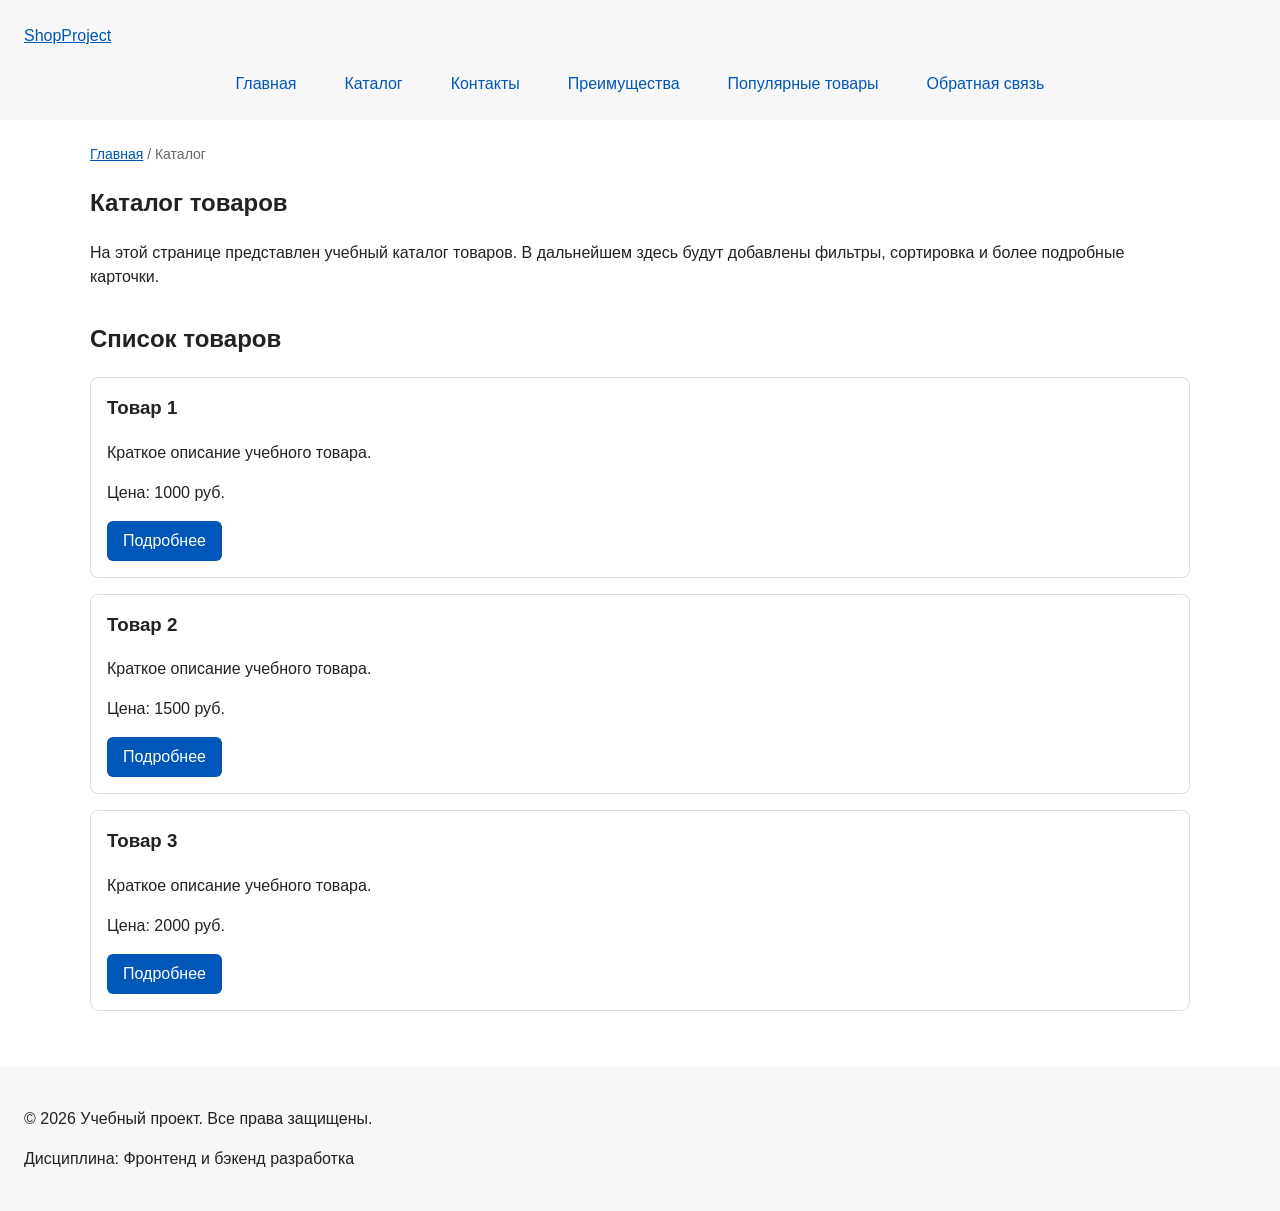
==== catalog.html @ be0bfe55 "feat: add multi-page structure navigation and anchors" ====
<!DOCTYPE html>
<html lang="ru">
<head>
  <meta charset="UTF-8">
  <meta name="viewport" content="width=device-width, initial-scale=1.0">
  <meta name="description" content="Каталог товаров учебного интернет-магазина.">
  <title>Каталог товаров — Учебный интернет-магазин</title>
  <link rel="stylesheet" href="css/style.css">
</head>
<body>
  <header>
    <div class="site-header">
      <a class="site-logo" href="index.html">ShopProject</a>

      <nav class="site-nav" aria-label="Основная навигация">
        <ul class="site-nav__list">
          <li><a href="index.html">Главная</a></li>
          <li><a href="catalog.html">Каталог</a></li>
          <li><a href="contacts.html">Контакты</a></li>
          <li><a href="index.html#advantages">Преимущества</a></li>
          <li><a href="index.html#popular">Популярные товары</a></li>
          <li><a href="index.html#contacts">Обратная связь</a></li>
        </ul>
      </nav>
    </div>
  </header>

  <main>
    <nav class="breadcrumbs" aria-label="Хлебные крошки">
      <a href="index.html">Главная</a>
      <span>Каталог</span>
    </nav>

    <section class="section">
      <h1>Каталог товаров</h1>
      <p>
        На этой странице представлен учебный каталог товаров.
        В дальнейшем здесь будут добавлены фильтры, сортировка и более
        подробные карточки.
      </p>
    </section>

    <section class="section">
      <h2>Список товаров</h2>

      <article class="product-card">
        <h3>Товар 1</h3>
        <p>Краткое описание учебного товара.</p>
        <p>Цена: 1000 руб.</p>
        <a class="button" href="index.html#popular">Подробнее</a>
      </article>

      <article class="product-card">
        <h3>Товар 2</h3>
        <p>Краткое описание учебного товара.</p>
        <p>Цена: 1500 руб.</p>
        <a class="button" href="index.html#popular">Подробнее</a>
      </article>

      <article class="product-card">
        <h3>Товар 3</h3>
        <p>Краткое описание учебного товара.</p>
        <p>Цена: 2000 руб.</p>
        <a class="button" href="index.html#popular">Подробнее</a>
      </article>
    </section>
  </main>

  <footer>
    <p>&copy; 2026 Учебный проект. Все права защищены.</p>
    <p>Дисциплина: Фронтенд и бэкенд разработка</p>
  </footer>
</body>
</html>
---- css/style.css ----
/* ===============================
   1. Переменные проекта
   =============================== */
:root {
    /* Основные цвета проекта */
     --color-bg: #ffffff;
     --color-text: #222222;
     --color-muted: #666666;
     --color-primary: #0057b8;
     --color-primary-dark: #003f86;
     --color-border: #dddddd;
     --color-surface: #f7f7f7;
     --color-surface-accent: #eef5ff;
     --color-danger: #b00020;
     --color-success: #168a2f;
     --color-success-bg: #eefaf0;
     --color-white: #ffffff;

     /* Отступы */
     --space-xs: 4px;
     --space-sm: 8px;
     --space-md: 16px;
     --space-lg: 24px;
     --space-xl: 32px;

     /* Скругления */
     --radius-sm: 6px;
     --radius-md: 8px;
     --radius-lg: 12px;

     /* Размеры */
     --container-width: 1100px;
     --header-height: 120px;
}

/* ===============================
   2. Базовые стили
   =============================== */
* {
     box-sizing: border-box;
}

body {
    padding-top: var(--header-height);
     margin: 0;
     font-family: Arial, sans-serif;
     line-height: 1.5;
     color: var(--color-text);
     background-color: var(--color-bg);
}

header,
main,
footer {
  padding: var(--space-lg);
}

header {
    position: fixed;
    top: 0;
    left: 0;
    width: 100%;
    height: var(--header-height);
    background-color: var(--color-surface);
}

footer {
  background-color: var(--color-surface);
}

html {
  scroll-behavior: smooth;
}


/* ===============================
   3. Общие элементы интерфейса
   ===============================
*/

a {
  color: var(--color-primary);
}

a:hover {
  color: var(--color-primary-dark);
}

a:focus-visible {
  outline: 2px solid var(--color-primary);
  outline-offset: 3px;
}

.button {
  display: inline-block;
  padding: var(--space-sm) var(--space-md);
  color: var(--color-white);
  background-color: var(--color-primary);
  text-decoration: none;
  border: none;
  border-radius: var(--radius-sm);
  cursor: pointer;
}

.button:hover {
  background-color: var(--color-primary-dark);
}

.button:focus-visible {
  outline: 2px solid var(--color-primary);
  outline-offset: 3px;
}

.button:disabled {
  opacity: 0.6;
  cursor: not-allowed;
}

.breadcrumbs {
  max-width: var(--container-width);
  margin: 0 auto var(--space-md);
  font-size: 14px;
  color: var(--color-muted);
}

.breadcrumbs a {
  color: var(--color-primary);
}

.breadcrumbs span::before {
  content: " / ";
  color: var(--color-muted);
}

:target {
  outline: 2px dashed var(--color-primary);
  outline-offset: 4px;
}

/* ===============================
   4. Компоненты страницы
   ===============================
*/

.site-nav__list {
  display: flex;
  flex-wrap: wrap;
  justify-content: center;
  align-items: center;
  gap: var(--space-md);
  padding: 0;
  margin: var(--space-md) 0 0;
  list-style: none;
}

.site-nav__list a {
  display: inline-block;
  padding: var(--space-sm) var(--space-md);
  color: var(--color-primary);
  text-decoration: none;
  border-radius: var(--radius-sm);
}

.site-nav__list a:hover {
  color: var(--color-white);
  background-color: var(--color-primary);
}

.products-grid {
  display: grid;
  grid-template-columns: repeat(3, 1fr);
  gap: var(--space-lg);
}


.hero {
  max-width: var(--container-width);
  margin: 0 auto var(--space-xl);
  padding: var(--space-xl) var(--space-lg);
  background-color: var(--color-surface-accent);
  border-radius: var(--radius-lg);
}

.section {
  max-width: var(--container-width);
  margin: 0 auto var(--space-xl);
}

.section h2 {
  margin-top: 0;
}

.product-card {
  margin-bottom: var(--space-md);
  padding: var(--space-md);
  border: 1px solid var(--color-border);
  border-radius: var(--radius-md);
  background-color: var(--color-bg);
}

.product-card:hover {
  border-color: var(--color-primary);
}

.product-card h3 {
  margin-top: 0;
}

.aside-info {
  max-width: var(--container-width);
  margin: 0 auto var(--space-xl);
  padding: var(--space-md);
  border-left: 4px solid var(--color-primary);
  background-color: var(--color-surface);
}


/* ===============================
   5. Форма и модальное окно
   ===============================
*/

.order-dialog {
  width: min(100% - 32px, 560px);
  padding: var(--space-lg);
  border: none;
  border-radius: var(--radius-lg);
}

.order-dialog::backdrop {
  background-color: rgba(0, 0, 0, 0.5);
}

.form-field {
  margin-bottom: var(--space-md);
}

.form-field label {
  display: block;
  margin-bottom: var(--space-xs);
}

.form-field input,
.form-field select,
.form-field textarea {
  width: 100%;
  padding: 10px 12px;
  border: 1px solid var(--color-border);
  border-radius: var(--radius-sm);
  font: inherit;
}

.form-field input[type="checkbox"] {
  width: auto;
}

.form-field small {
  display: block;
  margin-top: var(--space-xs);
  color: var(--color-muted);
}

.form-field input:hover,
.form-field select:hover,
.form-field textarea:hover {
  border-color: var(--color-primary);
}

.form-field input:focus-visible,
.form-field select:focus-visible,
.form-field textarea:focus-visible,
.form-actions button:focus-visible {
  outline: 2px solid var(--color-primary);
  outline-offset: 3px;
}

[aria-invalid="true"] {
  border-color: var(--color-danger);
}

.success-message {
  max-width: var(--container-width);
  margin: var(--space-lg) auto;
  padding: var(--space-md);
  border-left: 4px solid var(--color-success);
  background-color: var(--color-success-bg);
}
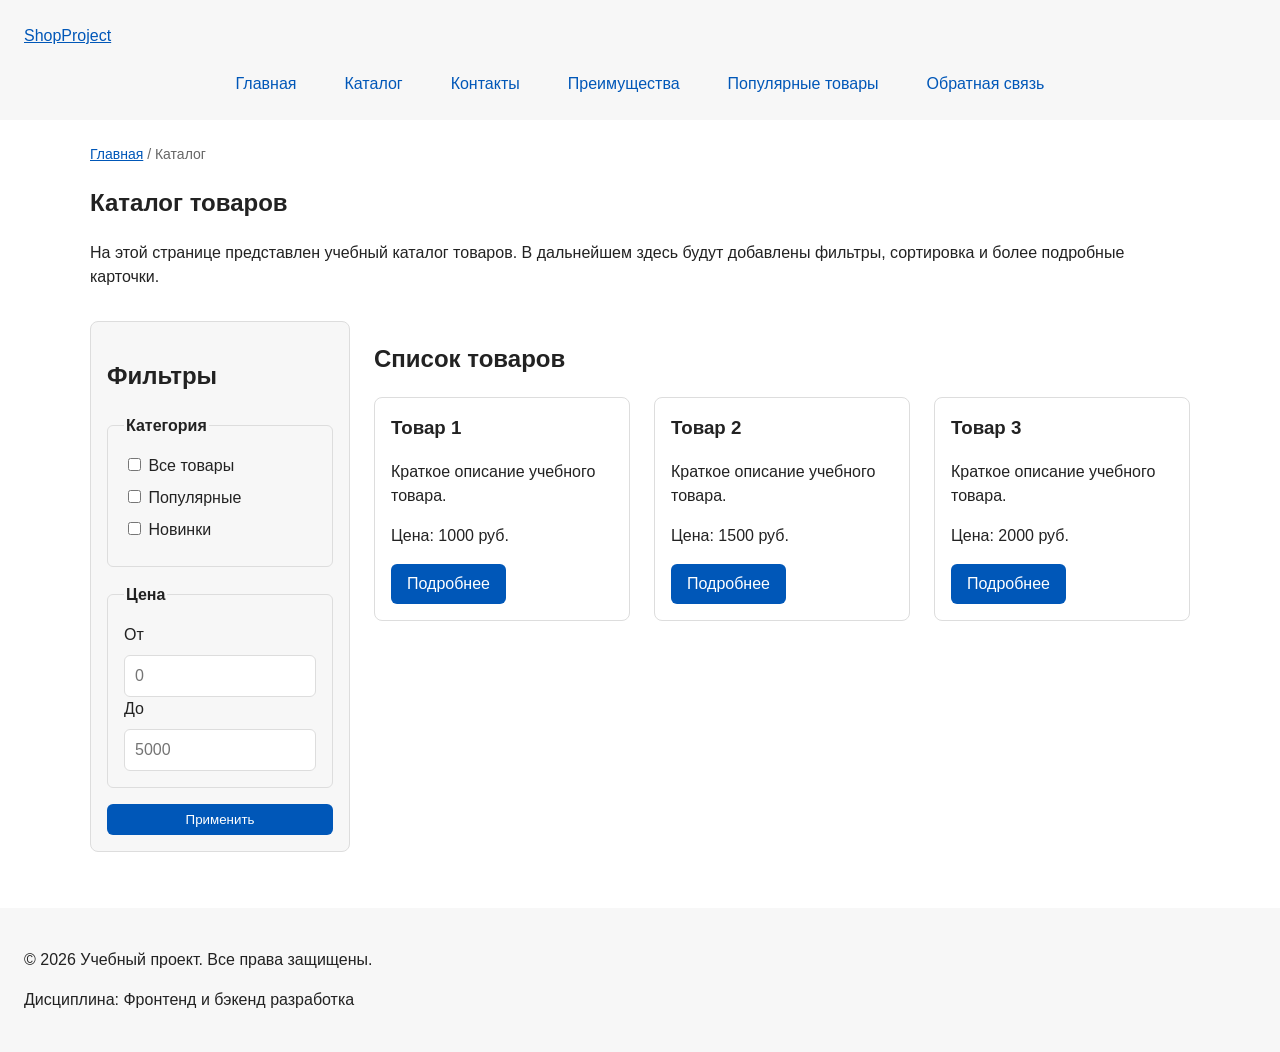
==== commit 7d187c5f: "feat: add flex navigation and grid catalog layout" ====
--- a/catalog.html
+++ b/catalog.html
@@ -40,30 +40,72 @@
       </p>
     </section>
 
-    <section class="section">
-      <h2>Список товаров</h2>
+    <section class="catalog-layout">
+      <aside class="catalog-filters">
+        <h2>Фильтры</h2>
 
-      <article class="product-card">
-        <h3>Товар 1</h3>
-        <p>Краткое описание учебного товара.</p>
-        <p>Цена: 1000 руб.</p>
-        <a class="button" href="index.html#popular">Подробнее</a>
-      </article>
+        <form class="filters-form" action="#" method="get">
+          <fieldset>
+            <legend>Категория</legend>
 
-      <article class="product-card">
-        <h3>Товар 2</h3>
-        <p>Краткое описание учебного товара.</p>
-        <p>Цена: 1500 руб.</p>
-        <a class="button" href="index.html#popular">Подробнее</a>
-      </article>
+            <label>
+              <input type="checkbox" name="category" value="all">
+              Все товары
+            </label>
 
-      <article class="product-card">
-        <h3>Товар 3</h3>
-        <p>Краткое описание учебного товара.</p>
-        <p>Цена: 2000 руб.</p>
-        <a class="button" href="index.html#popular">Подробнее</a>
-      </article>
+            <label>
+              <input type="checkbox" name="category" value="popular">
+              Популярные
+            </label>
+
+            <label>
+              <input type="checkbox" name="category" value="new">
+              Новинки
+            </label>
+          </fieldset>
+
+          <fieldset>
+            <legend>Цена</legend>
+
+            <label for="price-from">От</label>
+            <input id="price-from" name="price-from" type="number" min="0" placeholder="0">
+
+            <label for="price-to">До</label>
+            <input id="price-to" name="price-to" type="number" min="0" placeholder="5000">
+          </fieldset>
+
+          <button class="button" type="submit">Применить</button>
+        </form>
+      </aside>
+
+      <section class="catalog-products">
+        <h2>Список товаров</h2>
+
+        <div class="products-grid">
+            <article class="product-card">
+              <h3>Товар 1</h3>
+              <p>Краткое описание учебного товара.</p>
+              <p>Цена: 1000 руб.</p>
+              <a class="button" href="index.html#popular">Подробнее</a>
+            </article>
+
+            <article class="product-card">
+              <h3>Товар 2</h3>
+              <p>Краткое описание учебного товара.</p>
+              <p>Цена: 1500 руб.</p>
+              <a class="button" href="index.html#popular">Подробнее</a>
+            </article>
+
+            <article class="product-card">
+              <h3>Товар 3</h3>
+              <p>Краткое описание учебного товара.</p>
+              <p>Цена: 2000 руб.</p>
+              <a class="button" href="index.html#popular">Подробнее</a>
+            </article>
+        </div>
+      </section>
     </section>
+
   </main>
 
   <footer>
--- a/css/style.css
+++ b/css/style.css
@@ -198,6 +198,11 @@
   background-color: var(--color-bg);
 }
 
+.product-card .button {
+  margin-top: auto;
+  align-self: flex-start;
+}
+
 .product-card:hover {
   border-color: var(--color-primary);
 }
@@ -214,6 +219,55 @@
   background-color: var(--color-surface);
 }
 
+.catalog-layout {
+  max-width: var(--container-width);
+  margin: 0 auto var(--space-xl);
+  display: grid;
+  grid-template-columns: 260px 1fr;
+  grid-template-areas: "filters products";
+  gap: var(--space-lg);
+}
+
+.catalog-filters {
+  grid-area: filters;
+  padding: var(--space-md);
+  border: 1px solid var(--color-border);
+  border-radius: var(--radius-md);
+  background-color: var(--color-surface);
+}
+
+.catalog-products {
+  grid-area: products;
+}
+
+.filters-form {
+  display: grid;
+  gap: var(--space-md);
+}
+
+.filters-form fieldset {
+  margin: 0;
+  padding: var(--space-md);
+  border: 1px solid var(--color-border);
+  border-radius: var(--radius-sm);
+}
+
+.filters-form legend {
+  font-weight: 700;
+}
+
+.filters-form label {
+  display: block;
+  margin-bottom: var(--space-sm);
+}
+
+.filters-form input[type="number"] {
+  width: 100%;
+  padding: 8px 10px;
+  border: 1px solid var(--color-border);
+  border-radius: var(--radius-sm);
+  font: inherit;
+}
 
 /* ===============================
    5. Форма и модальное окно
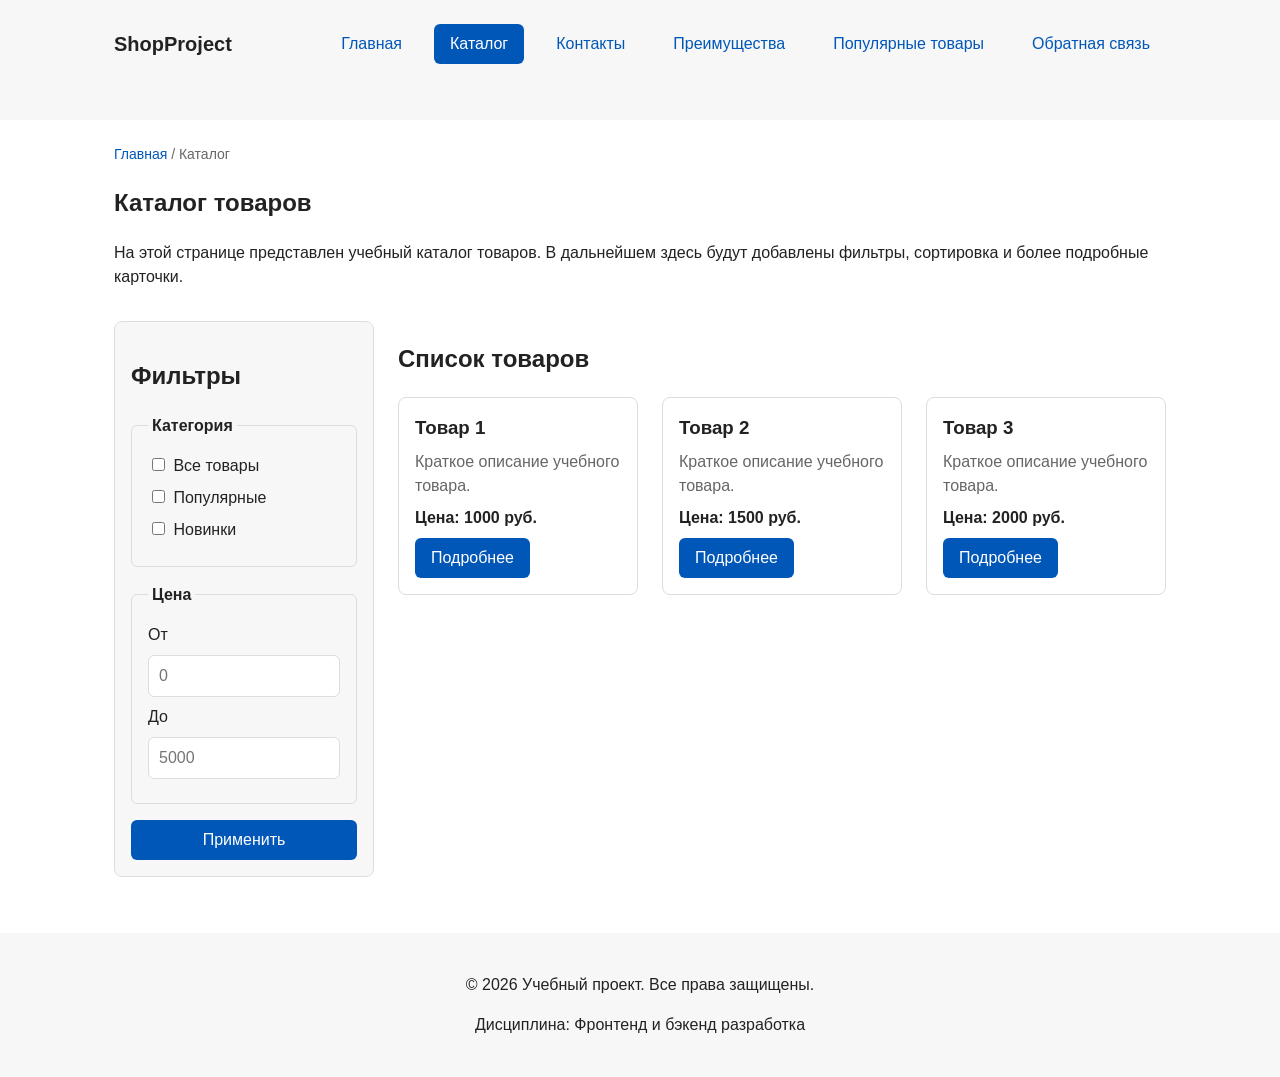
==== commit 2313d94d: "minor fixes" ====
--- a/catalog.html
+++ b/catalog.html
@@ -4,22 +4,34 @@
   <meta charset="UTF-8">
   <meta name="viewport" content="width=device-width, initial-scale=1.0">
   <meta name="description" content="Каталог товаров учебного интернет-магазина.">
-  <title>Каталог товаров — Учебный интернет-магазин</title>
+  <title>Каталог товаров</title>
   <link rel="stylesheet" href="css/style.css">
 </head>
 <body>
-  <header>
-    <div class="site-header">
-      <a class="site-logo" href="index.html">ShopProject</a>
+  <header class="site-header">
+    <div class="site-header__inner">
+      <a class="site-header__logo" href="index.html">ShopProject</a>
 
       <nav class="site-nav" aria-label="Основная навигация">
         <ul class="site-nav__list">
-          <li><a href="index.html">Главная</a></li>
-          <li><a href="catalog.html">Каталог</a></li>
-          <li><a href="contacts.html">Контакты</a></li>
-          <li><a href="index.html#advantages">Преимущества</a></li>
-          <li><a href="index.html#popular">Популярные товары</a></li>
-          <li><a href="index.html#contacts">Обратная связь</a></li>
+          <li class="site-nav__item">
+            <a class="site-nav__link" href="index.html">Главная</a>
+          </li>
+          <li class="site-nav__item">
+            <a class="site-nav__link site-nav__link--active" href="catalog.html">Каталог</a>
+          </li>
+          <li class="site-nav__item">
+            <a class="site-nav__link" href="contacts.html">Контакты</a>
+          </li>
+          <li class="site-nav__item">
+            <a class="site-nav__link" href="index.html#advantages">Преимущества</a>
+          </li>
+          <li class="site-nav__item">
+            <a class="site-nav__link" href="index.html#popular">Популярные товары</a>
+          </li>
+          <li class="site-nav__item">
+            <a class="site-nav__link" href="index.html#contacts">Обратная связь</a>
+          </li>
         </ul>
       </nav>
     </div>
@@ -27,8 +39,8 @@
 
   <main>
     <nav class="breadcrumbs" aria-label="Хлебные крошки">
-      <a href="index.html">Главная</a>
-      <span>Каталог</span>
+      <a class="breadcrumbs__link" href="index.html">Главная</a>
+      <span class="breadcrumbs__current">Каталог</span>
     </nav>
 
     <section class="section">
@@ -44,37 +56,41 @@
       <aside class="catalog-filters">
         <h2>Фильтры</h2>
 
-        <form class="filters-form" action="#" method="get">
-          <fieldset>
-            <legend>Категория</legend>
+        <form class="catalog-filters__form" action="#" method="get">
+          <fieldset class="catalog-filters__group">
+            <legend class="catalog-filters__legend">Категория</legend>
 
-            <label>
-              <input type="checkbox" name="category" value="all">
+            <label class="catalog-filters__label">
+              <input class="catalog-filters__checkbox" type="checkbox" name="category" value="all">
               Все товары
             </label>
 
-            <label>
-              <input type="checkbox" name="category" value="popular">
+            <label class="catalog-filters__label">
+              <input class="catalog-filters__checkbox" type="checkbox" name="category" value="popular">
               Популярные
             </label>
 
-            <label>
-              <input type="checkbox" name="category" value="new">
+            <label class="catalog-filters__label">
+              <input class="catalog-filters__checkbox" type="checkbox" name="category" value="new">
               Новинки
             </label>
           </fieldset>
 
-          <fieldset>
-            <legend>Цена</legend>
+          <fieldset class="catalog-filters__group">
+            <legend class="catalog-filters__legend">Цена</legend>
 
-            <label for="price-from">От</label>
-            <input id="price-from" name="price-from" type="number" min="0" placeholder="0">
+            <div class="catalog-filters__field">
+              <label class="catalog-filters__label" for="price-from">От</label>
+              <input class="catalog-filters__input" id="price-from" name="price-from" type="number" min="0" placeholder="0">
+            </div>
 
-            <label for="price-to">До</label>
-            <input id="price-to" name="price-to" type="number" min="0" placeholder="5000">
+            <div class="catalog-filters__field">
+              <label class="catalog-filters__label" for="price-to">До</label>
+              <input class="catalog-filters__input" id="price-to" name="price-to" type="number" min="0" placeholder="5000">
+            </div>
           </fieldset>
 
-          <button class="button" type="submit">Применить</button>
+          <button class="button button--primary" type="submit">Применить</button>
         </form>
       </aside>
 
@@ -83,24 +99,24 @@
 
         <div class="products-grid">
             <article class="product-card">
-              <h3>Товар 1</h3>
-              <p>Краткое описание учебного товара.</p>
-              <p>Цена: 1000 руб.</p>
-              <a class="button" href="index.html#popular">Подробнее</a>
+              <h3 class="product-card__title">Товар 1</h3>
+              <p class="product-card__description">Краткое описание учебного товара.</p>
+              <p class="product-card__price">Цена: 1000 руб.</p>
+              <a class="button button--primary product-card__button" href="index.html#popular">Подробнее</a>
             </article>
 
             <article class="product-card">
-              <h3>Товар 2</h3>
-              <p>Краткое описание учебного товара.</p>
-              <p>Цена: 1500 руб.</p>
-              <a class="button" href="index.html#popular">Подробнее</a>
+              <h3 class="product-card__title">Товар 2</h3>
+              <p class="product-card__description">Краткое описание учебного товара.</p>
+              <p class="product-card__price">Цена: 1500 руб.</p>
+              <a class="button button--primary product-card__button" href="index.html#popular">Подробнее</a>
             </article>
 
             <article class="product-card">
-              <h3>Товар 3</h3>
-              <p>Краткое описание учебного товара.</p>
-              <p>Цена: 2000 руб.</p>
-              <a class="button" href="index.html#popular">Подробнее</a>
+              <h3 class="product-card__title">Товар 3</h3>
+              <p class="product-card__description">Краткое описание учебного товара.</p>
+              <p class="product-card__price">Цена: 2000 руб.</p>
+              <a class="button button--primary product-card__button" href="index.html#popular">Подробнее</a>
             </article>
         </div>
       </section>
@@ -108,9 +124,9 @@
 
   </main>
 
-  <footer>
+  <footer class="site-footer">
     <p>&copy; 2026 Учебный проект. Все права защищены.</p>
     <p>Дисциплина: Фронтенд и бэкенд разработка</p>
   </footer>
 </body>
-</html>
+</html>
--- a/css/style.css
+++ b/css/style.css
@@ -1,5 +1,5 @@
 /* ===============================
-   1. Переменные проекта
+1. Переменные проекта
    =============================== */
 :root {
     /* Основные цвета проекта */
@@ -41,7 +41,7 @@
 }
 
 body {
-    padding-top: var(--header-height);
+     padding-top: var(--header-height);
      margin: 0;
      font-family: Arial, sans-serif;
      line-height: 1.5;
@@ -49,293 +49,400 @@
      background-color: var(--color-bg);
 }
 
-header,
-main,
-footer {
-  padding: var(--space-lg);
-}
-
-header {
-    position: fixed;
-    top: 0;
-    left: 0;
-    width: 100%;
-    height: var(--header-height);
-    background-color: var(--color-surface);
-}
-
-footer {
-  background-color: var(--color-surface);
+main {
+     padding: var(--space-lg);
 }
 
 html {
-  scroll-behavior: smooth;
-}
-
+     scroll-behavior: smooth;
+}
 
 /* ===============================
-   3. Общие элементы интерфейса
-   ===============================
-*/
-
-a {
-  color: var(--color-primary);
-}
-
-a:hover {
-  color: var(--color-primary-dark);
-}
-
-a:focus-visible {
-  outline: 2px solid var(--color-primary);
-  outline-offset: 3px;
-}
-
+   3. БЭМ-блоки и компоненты
+   =============================== */
+
+/* Шапка сайта (.site-header) */
+.site-header {
+     position: fixed;
+     top: 0;
+     left: 0;
+     width: 100%;
+     height: var(--header-height);
+     background-color: var(--color-surface);
+}
+
+.site-header__inner {
+     max-width: var(--container-width);
+     margin: 0 auto;
+     padding: var(--space-lg);
+     display: flex;
+     justify-content: space-between;
+     align-items: center;
+}
+
+.site-header__logo {
+     font-weight: 700;
+     color: var(--color-text);
+     text-decoration: none;
+     font-size: 20px;
+}
+
+.site-header__logo:hover {
+     color: var(--color-primary);
+}
+
+.site-header__logo:focus-visible {
+     outline: 2px solid var(--color-primary);
+     outline-offset: 3px;
+}
+
+/* Навигация (.site-nav) */
+.site-nav__list {
+     display: flex;
+     flex-wrap: wrap;
+     justify-content: center;
+     align-items: center;
+     gap: var(--space-md);
+     padding: 0;
+     margin: 0;
+     list-style: none;
+}
+
+.site-nav__link {
+     display: inline-block;
+     padding: var(--space-sm) var(--space-md);
+     color: var(--color-primary);
+     text-decoration: none;
+     border-radius: var(--radius-sm);
+}
+
+.site-nav__link:hover {
+     color: var(--color-white);
+     background-color: var(--color-primary);
+}
+
+.site-nav__link:focus-visible {
+     outline: 2px solid var(--color-primary);
+     outline-offset: 3px;
+}
+
+.site-nav__link--active {
+     color: var(--color-white);
+     background-color: var(--color-primary);
+}
+
+/* Кнопки (.button) */
 .button {
-  display: inline-block;
-  padding: var(--space-sm) var(--space-md);
-  color: var(--color-white);
-  background-color: var(--color-primary);
-  text-decoration: none;
-  border: none;
-  border-radius: var(--radius-sm);
-  cursor: pointer;
-}
-
-.button:hover {
-  background-color: var(--color-primary-dark);
+     display: inline-block;
+     padding: var(--space-sm) var(--space-md);
+     border: none;
+     border-radius: var(--radius-sm);
+     font: inherit;
+     text-decoration: none;
+     cursor: pointer;
+}
+
+.button--primary {
+     color: var(--color-white);
+     background-color: var(--color-primary);
+}
+
+.button--primary:hover {
+     background-color: var(--color-primary-dark);
+}
+
+.button--secondary {
+     color: var(--color-primary);
+     background-color: transparent;
+     border: 1px solid var(--color-primary);
+}
+
+.button--secondary:hover {
+     color: var(--color-white);
+     background-color: var(--color-primary);
 }
 
 .button:focus-visible {
-  outline: 2px solid var(--color-primary);
-  outline-offset: 3px;
-}
-
-.button:disabled {
-  opacity: 0.6;
-  cursor: not-allowed;
-}
-
+     outline: 2px solid var(--color-primary);
+     outline-offset: 3px;
+}
+
+.button:disabled,
+.button--disabled {
+     opacity: 0.6;
+     cursor: not-allowed;
+}
+
+/* Хлебные крошки (.breadcrumbs) */
 .breadcrumbs {
-  max-width: var(--container-width);
-  margin: 0 auto var(--space-md);
-  font-size: 14px;
-  color: var(--color-muted);
-}
-
-.breadcrumbs a {
-  color: var(--color-primary);
-}
-
-.breadcrumbs span::before {
-  content: " / ";
-  color: var(--color-muted);
+     max-width: var(--container-width);
+     margin: 0 auto var(--space-md);
+     padding: 0 var(--space-lg);
+     font-size: 14px;
+     color: var(--color-muted);
+}
+
+.breadcrumbs__link {
+     color: var(--color-primary);
+     text-decoration: none;
+}
+
+.breadcrumbs__link:hover {
+     text-decoration: underline;
+}
+
+.breadcrumbs__current::before {
+     content: " / ";
+     color: var(--color-muted);
+}
+
+.hero {
+     max-width: var(--container-width);
+     margin: 0 auto var(--space-xl);
+     padding: var(--space-xl) var(--space-lg);
+     background-color: var(--color-surface-accent);
+     border-radius: var(--radius-lg);
+}
+
+.hero__title {
+     margin-top: 0;
+}
+
+.hero__description {
+     margin-bottom: var(--space-lg);
+}
+
+.section {
+     max-width: var(--container-width);
+     margin: 0 auto var(--space-xl);
+     padding: 0 var(--space-lg);
+}
+
+.section h2 {
+     margin-top: 0;
+}
+
+.products-grid {
+     display: grid;
+     grid-template-columns: repeat(3, 1fr);
+     gap: var(--space-lg);
+}
+
+.product-card {
+     display: flex;
+     flex-direction: column;
+     gap: var(--space-sm);
+     padding: var(--space-md);
+     border: 1px solid var(--color-border);
+     border-radius: var(--radius-md);
+     background-color: var(--color-bg);
+}
+
+.product-card:hover {
+     border-color: var(--color-primary);
+}
+
+.product-card--featured {
+     border-color: var(--color-primary);
+}
+
+.product-card--discount {
+     border-color: var(--color-danger);
+}
+
+.product-card__title {
+     margin: 0;
+     color: var(--color-text);
+}
+
+.product-card__description {
+     margin: 0;
+     color: var(--color-muted);
+}
+
+.product-card__price {
+     margin: 0;
+     font-weight: 700;
+}
+
+.product-card--discount .product-card__price {
+     color: var(--color-danger);
+}
+
+.product-card__button {
+     margin-top: auto;
+     align-self: flex-start;
+}
+
+.aside-info {
+     max-width: var(--container-width);
+     margin: 0 auto var(--space-xl);
+     padding: var(--space-md) var(--space-lg);
+     border-left: 4px solid var(--color-primary);
+     background-color: var(--color-surface);
+}
+
+.catalog-layout {
+     max-width: var(--container-width);
+     margin: 0 auto var(--space-xl);
+     padding: 0 var(--space-lg);
+     display: grid;
+     grid-template-columns: 260px 1fr;
+     grid-template-areas: "filters products";
+     gap: var(--space-lg);
+}
+
+.catalog-filters {
+     grid-area: filters;
+     padding: var(--space-md);
+     border: 1px solid var(--color-border);
+     border-radius: var(--radius-md);
+     background-color: var(--color-surface);
+}
+
+.catalog-products {
+     grid-area: products;
+}
+
+.catalog-filters__form {
+     display: grid;
+     gap: var(--space-md);
+}
+
+.catalog-filters__group {
+     margin: 0;
+     padding: var(--space-md);
+     border: 1px solid var(--color-border);
+     border-radius: var(--radius-sm);
+}
+
+.catalog-filters__legend {
+     font-weight: 700;
+     padding: 0 var(--space-xs);
+}
+
+.catalog-filters__label {
+     display: block;
+     margin-bottom: var(--space-sm);
+     cursor: pointer;
+}
+
+.catalog-filters__checkbox {
+     margin-right: var(--space-xs);
+}
+
+.catalog-filters__field {
+     margin-bottom: var(--space-sm);
+}
+
+.catalog-filters__input {
+     width: 100%;
+     padding: 8px 10px;
+     border: 1px solid var(--color-border);
+     border-radius: var(--radius-sm);
+     font: inherit;
+}
+
+.catalog-filters__input:hover {
+     border-color: var(--color-primary);
+}
+
+.catalog-filters__input:focus-visible {
+     outline: 2px solid var(--color-primary);
+     outline-offset: 3px;
+}
+
+
+.order-dialog {
+     width: min(100% - 32px, 560px);
+     padding: var(--space-lg);
+     border: none;
+     border-radius: var(--radius-lg);
+}
+
+.order-dialog::backdrop {
+     background-color: rgba(0, 0, 0, 0.5);
+}
+
+.order-dialog__title {
+     margin-top: 0;
+}
+
+.order-form__field {
+     margin-bottom: var(--space-md);
+}
+
+.order-form__label {
+     display: block;
+     margin-bottom: var(--space-xs);
+}
+
+.order-form__input,
+.order-form__select,
+.order-form__textarea {
+     width: 100%;
+     padding: 10px 12px;
+     border: 1px solid var(--color-border);
+     border-radius: var(--radius-sm);
+     font: inherit;
+}
+
+.order-form__field--checkbox .order-form__label {
+     display: flex;
+     align-items: center;
+     gap: var(--space-sm);
+     cursor: pointer;
+}
+
+.order-form__field--checkbox input[type="checkbox"] {
+     width: auto;
+     margin: 0;
+}
+
+.order-form__field small {
+     display: block;
+     margin-top: var(--space-xs);
+     color: var(--color-muted);
+}
+
+.order-form__input:hover,
+.order-form__select:hover,
+.order-form__textarea:hover {
+     border-color: var(--color-primary);
+}
+
+.order-form__input:focus-visible,
+.order-form__select:focus-visible,
+.order-form__textarea:focus-visible {
+     outline: 2px solid var(--color-primary);
+     outline-offset: 3px;
+}
+
+.order-form__actions {
+     display: flex;
+     gap: var(--space-md);
+     margin-top: var(--space-lg);
+}
+
+[aria-invalid="true"] {
+     border-color: var(--color-danger);
+}
+
+.success-message {
+     max-width: var(--container-width);
+     margin: var(--space-lg) auto;
+     padding: var(--space-md);
+     border-left: 4px solid var(--color-success);
+     background-color: var(--color-success-bg);
+}
+
+.site-footer {
+     padding: var(--space-lg);
+     background-color: var(--color-surface);
+     text-align: center;
 }
 
 :target {
-  outline: 2px dashed var(--color-primary);
-  outline-offset: 4px;
-}
-
-/* ===============================
-   4. Компоненты страницы
-   ===============================
-*/
-
-.site-nav__list {
-  display: flex;
-  flex-wrap: wrap;
-  justify-content: center;
-  align-items: center;
-  gap: var(--space-md);
-  padding: 0;
-  margin: var(--space-md) 0 0;
-  list-style: none;
-}
-
-.site-nav__list a {
-  display: inline-block;
-  padding: var(--space-sm) var(--space-md);
-  color: var(--color-primary);
-  text-decoration: none;
-  border-radius: var(--radius-sm);
-}
-
-.site-nav__list a:hover {
-  color: var(--color-white);
-  background-color: var(--color-primary);
-}
-
-.products-grid {
-  display: grid;
-  grid-template-columns: repeat(3, 1fr);
-  gap: var(--space-lg);
-}
-
-
-.hero {
-  max-width: var(--container-width);
-  margin: 0 auto var(--space-xl);
-  padding: var(--space-xl) var(--space-lg);
-  background-color: var(--color-surface-accent);
-  border-radius: var(--radius-lg);
-}
-
-.section {
-  max-width: var(--container-width);
-  margin: 0 auto var(--space-xl);
-}
-
-.section h2 {
-  margin-top: 0;
-}
-
-.product-card {
-  margin-bottom: var(--space-md);
-  padding: var(--space-md);
-  border: 1px solid var(--color-border);
-  border-radius: var(--radius-md);
-  background-color: var(--color-bg);
-}
-
-.product-card .button {
-  margin-top: auto;
-  align-self: flex-start;
-}
-
-.product-card:hover {
-  border-color: var(--color-primary);
-}
-
-.product-card h3 {
-  margin-top: 0;
-}
-
-.aside-info {
-  max-width: var(--container-width);
-  margin: 0 auto var(--space-xl);
-  padding: var(--space-md);
-  border-left: 4px solid var(--color-primary);
-  background-color: var(--color-surface);
-}
-
-.catalog-layout {
-  max-width: var(--container-width);
-  margin: 0 auto var(--space-xl);
-  display: grid;
-  grid-template-columns: 260px 1fr;
-  grid-template-areas: "filters products";
-  gap: var(--space-lg);
-}
-
-.catalog-filters {
-  grid-area: filters;
-  padding: var(--space-md);
-  border: 1px solid var(--color-border);
-  border-radius: var(--radius-md);
-  background-color: var(--color-surface);
-}
-
-.catalog-products {
-  grid-area: products;
-}
-
-.filters-form {
-  display: grid;
-  gap: var(--space-md);
-}
-
-.filters-form fieldset {
-  margin: 0;
-  padding: var(--space-md);
-  border: 1px solid var(--color-border);
-  border-radius: var(--radius-sm);
-}
-
-.filters-form legend {
-  font-weight: 700;
-}
-
-.filters-form label {
-  display: block;
-  margin-bottom: var(--space-sm);
-}
-
-.filters-form input[type="number"] {
-  width: 100%;
-  padding: 8px 10px;
-  border: 1px solid var(--color-border);
-  border-radius: var(--radius-sm);
-  font: inherit;
-}
-
-/* ===============================
-   5. Форма и модальное окно
-   ===============================
-*/
-
-.order-dialog {
-  width: min(100% - 32px, 560px);
-  padding: var(--space-lg);
-  border: none;
-  border-radius: var(--radius-lg);
-}
-
-.order-dialog::backdrop {
-  background-color: rgba(0, 0, 0, 0.5);
-}
-
-.form-field {
-  margin-bottom: var(--space-md);
-}
-
-.form-field label {
-  display: block;
-  margin-bottom: var(--space-xs);
-}
-
-.form-field input,
-.form-field select,
-.form-field textarea {
-  width: 100%;
-  padding: 10px 12px;
-  border: 1px solid var(--color-border);
-  border-radius: var(--radius-sm);
-  font: inherit;
-}
-
-.form-field input[type="checkbox"] {
-  width: auto;
-}
-
-.form-field small {
-  display: block;
-  margin-top: var(--space-xs);
-  color: var(--color-muted);
-}
-
-.form-field input:hover,
-.form-field select:hover,
-.form-field textarea:hover {
-  border-color: var(--color-primary);
-}
-
-.form-field input:focus-visible,
-.form-field select:focus-visible,
-.form-field textarea:focus-visible,
-.form-actions button:focus-visible {
-  outline: 2px solid var(--color-primary);
-  outline-offset: 3px;
-}
-
-[aria-invalid="true"] {
-  border-color: var(--color-danger);
-}
-
-.success-message {
-  max-width: var(--container-width);
-  margin: var(--space-lg) auto;
-  padding: var(--space-md);
-  border-left: 4px solid var(--color-success);
-  background-color: var(--color-success-bg);
-}
+     outline: 2px dashed var(--color-primary);
+     outline-offset: 4px;
+}
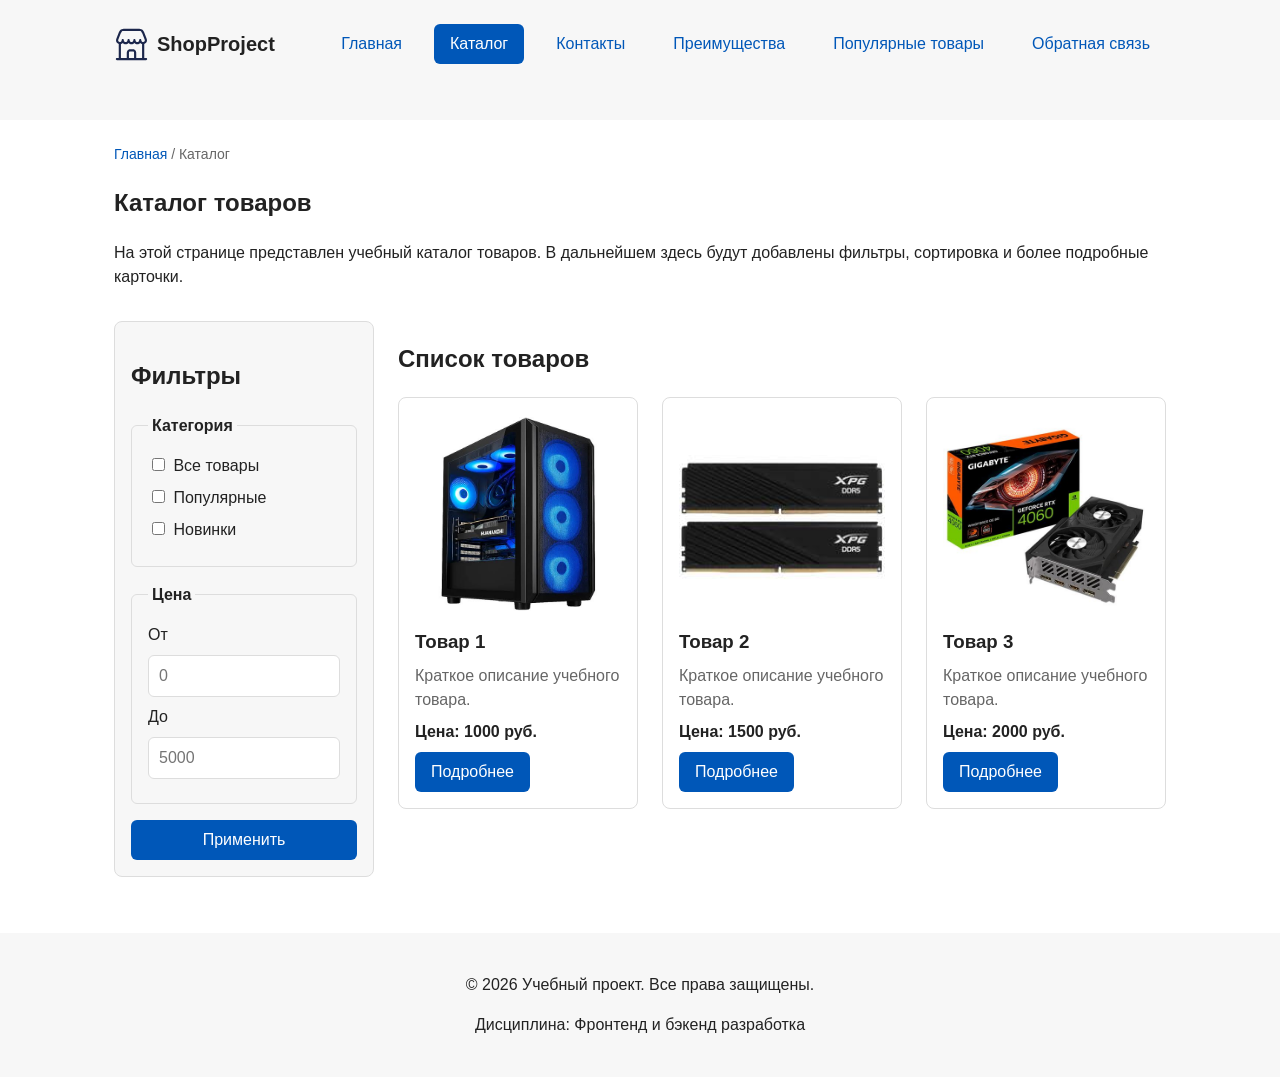
==== commit f8110c7f: "feature: add images" ====
--- a/catalog.html
+++ b/catalog.html
@@ -6,11 +6,15 @@
   <meta name="description" content="Каталог товаров учебного интернет-магазина.">
   <title>Каталог товаров</title>
   <link rel="stylesheet" href="css/style.css">
+  <script src="js/main.js" defer></script>
 </head>
 <body>
   <header class="site-header">
     <div class="site-header__inner">
-      <a class="site-header__logo" href="index.html">ShopProject</a>
+      <a class="site-header__logo" href="index.html">
+        <img class="site-header__logo-icon" src="img/logo-icon.svg" alt="" width="35" height="35">
+        <span>ShopProject</span>
+      </a>
 
       <nav class="site-nav" aria-label="Основная навигация">
         <ul class="site-nav__list">
@@ -99,6 +103,7 @@
 
         <div class="products-grid">
             <article class="product-card">
+              <img class="product-card__img" src="img/products/product1.jpg" alt="товар 1">
               <h3 class="product-card__title">Товар 1</h3>
               <p class="product-card__description">Краткое описание учебного товара.</p>
               <p class="product-card__price">Цена: 1000 руб.</p>
@@ -106,6 +111,7 @@
             </article>
 
             <article class="product-card">
+              <img class="product-card__img" src="img/products/product2.jpg" alt="товар 2">
               <h3 class="product-card__title">Товар 2</h3>
               <p class="product-card__description">Краткое описание учебного товара.</p>
               <p class="product-card__price">Цена: 1500 руб.</p>
@@ -113,6 +119,7 @@
             </article>
 
             <article class="product-card">
+              <img class="product-card__img" src="img/products/product3.jpg" alt="товар 3">
               <h3 class="product-card__title">Товар 3</h3>
               <p class="product-card__description">Краткое описание учебного товара.</p>
               <p class="product-card__price">Цена: 2000 руб.</p>
@@ -128,5 +135,9 @@
     <p>&copy; 2026 Учебный проект. Все права защищены.</p>
     <p>Дисциплина: Фронтенд и бэкенд разработка</p>
   </footer>
+
+  <button class="scroll-top-button" id="scroll-top-button" aria-label="Вернуться наверх" hidden>
+    ↑ Наверх
+  </button>
 </body>
 </html>
--- a/css/style.css
+++ b/css/style.css
@@ -2,447 +2,481 @@
 1. Переменные проекта
    =============================== */
 :root {
-    /* Основные цвета проекта */
-     --color-bg: #ffffff;
-     --color-text: #222222;
-     --color-muted: #666666;
-     --color-primary: #0057b8;
-     --color-primary-dark: #003f86;
-     --color-border: #dddddd;
-     --color-surface: #f7f7f7;
-     --color-surface-accent: #eef5ff;
-     --color-danger: #b00020;
-     --color-success: #168a2f;
-     --color-success-bg: #eefaf0;
-     --color-white: #ffffff;
-
-     /* Отступы */
-     --space-xs: 4px;
-     --space-sm: 8px;
-     --space-md: 16px;
-     --space-lg: 24px;
-     --space-xl: 32px;
-
-     /* Скругления */
-     --radius-sm: 6px;
-     --radius-md: 8px;
-     --radius-lg: 12px;
-
-     /* Размеры */
-     --container-width: 1100px;
-     --header-height: 120px;
+  /* Основные цвета проекта */
+  --color-bg: #ffffff;
+  --color-text: #222222;
+  --color-muted: #666666;
+  --color-primary: #0057b8;
+  --color-primary-dark: #003f86;
+  --color-border: #dddddd;
+  --color-surface: #f7f7f7;
+  --color-surface-accent: #eef5ff;
+  --color-danger: #b00020;
+  --color-success: #168a2f;
+  --color-success-bg: #eefaf0;
+  --color-white: #ffffff;
+
+  /* Отступы */
+  --space-xs: 4px;
+  --space-sm: 8px;
+  --space-md: 16px;
+  --space-lg: 24px;
+  --space-xl: 32px;
+
+  /* Скругления */
+  --radius-sm: 6px;
+  --radius-md: 8px;
+  --radius-lg: 12px;
+
+  /* Размеры */
+  --container-width: 1100px;
+  --header-height: 120px;
 }
 
 /* ===============================
    2. Базовые стили
    =============================== */
 * {
-     box-sizing: border-box;
+  box-sizing: border-box;
 }
 
 body {
-     padding-top: var(--header-height);
-     margin: 0;
-     font-family: Arial, sans-serif;
-     line-height: 1.5;
-     color: var(--color-text);
-     background-color: var(--color-bg);
+  padding-top: var(--header-height);
+  margin: 0;
+  font-family: Arial, sans-serif;
+  line-height: 1.5;
+  color: var(--color-text);
+  background-color: var(--color-bg);
 }
 
 main {
-     padding: var(--space-lg);
+  padding: var(--space-lg);
 }
 
 html {
-     scroll-behavior: smooth;
+  scroll-behavior: smooth;
 }
 
 /* ===============================
    3. БЭМ-блоки и компоненты
    =============================== */
 
-/* Шапка сайта (.site-header) */
+
 .site-header {
-     position: fixed;
-     top: 0;
-     left: 0;
-     width: 100%;
-     height: var(--header-height);
-     background-color: var(--color-surface);
+  position: fixed;
+  top: 0;
+  left: 0;
+  width: 100%;
+  height: var(--header-height);
+  background-color: var(--color-surface);
 }
 
 .site-header__inner {
-     max-width: var(--container-width);
-     margin: 0 auto;
-     padding: var(--space-lg);
-     display: flex;
-     justify-content: space-between;
-     align-items: center;
+  max-width: var(--container-width);
+  margin: 0 auto;
+  padding: var(--space-lg);
+  display: flex;
+  justify-content: space-between;
+  align-items: center;
 }
 
 .site-header__logo {
-     font-weight: 700;
-     color: var(--color-text);
-     text-decoration: none;
-     font-size: 20px;
+  display: flex;
+  align-items: center;
+  gap: var(--space-sm);
+  font-weight: 700;
+  color: var(--color-text);
+  text-decoration: none;
+  font-size: 20px;
 }
 
 .site-header__logo:hover {
-     color: var(--color-primary);
+  color: var(--color-primary);
 }
 
 .site-header__logo:focus-visible {
-     outline: 2px solid var(--color-primary);
-     outline-offset: 3px;
-}
-
-/* Навигация (.site-nav) */
+  outline: 2px solid var(--color-primary);
+  outline-offset: 3px;
+}
+
 .site-nav__list {
-     display: flex;
-     flex-wrap: wrap;
-     justify-content: center;
-     align-items: center;
-     gap: var(--space-md);
-     padding: 0;
-     margin: 0;
-     list-style: none;
+  display: flex;
+  flex-wrap: wrap;
+  justify-content: center;
+  align-items: center;
+  gap: var(--space-md);
+  padding: 0;
+  margin: 0;
+  list-style: none;
 }
 
 .site-nav__link {
-     display: inline-block;
-     padding: var(--space-sm) var(--space-md);
-     color: var(--color-primary);
-     text-decoration: none;
-     border-radius: var(--radius-sm);
+  display: inline-block;
+  padding: var(--space-sm) var(--space-md);
+  color: var(--color-primary);
+  text-decoration: none;
+  border-radius: var(--radius-sm);
 }
 
 .site-nav__link:hover {
-     color: var(--color-white);
-     background-color: var(--color-primary);
+  color: var(--color-white);
+  background-color: var(--color-primary);
 }
 
 .site-nav__link:focus-visible {
-     outline: 2px solid var(--color-primary);
-     outline-offset: 3px;
+  outline: 2px solid var(--color-primary);
+  outline-offset: 3px;
 }
 
 .site-nav__link--active {
-     color: var(--color-white);
-     background-color: var(--color-primary);
-}
-
-/* Кнопки (.button) */
+  color: var(--color-white);
+  background-color: var(--color-primary);
+}
+
 .button {
-     display: inline-block;
-     padding: var(--space-sm) var(--space-md);
-     border: none;
-     border-radius: var(--radius-sm);
-     font: inherit;
-     text-decoration: none;
-     cursor: pointer;
+  display: inline-block;
+  padding: var(--space-sm) var(--space-md);
+  border: none;
+  border-radius: var(--radius-sm);
+  font: inherit;
+  text-decoration: none;
+  cursor: pointer;
 }
 
 .button--primary {
-     color: var(--color-white);
-     background-color: var(--color-primary);
+  color: var(--color-white);
+  background-color: var(--color-primary);
 }
 
 .button--primary:hover {
-     background-color: var(--color-primary-dark);
+  background-color: var(--color-primary-dark);
 }
 
 .button--secondary {
-     color: var(--color-primary);
-     background-color: transparent;
-     border: 1px solid var(--color-primary);
+  color: var(--color-primary);
+  background-color: transparent;
+  border: 1px solid var(--color-primary);
 }
 
 .button--secondary:hover {
-     color: var(--color-white);
-     background-color: var(--color-primary);
+  color: var(--color-white);
+  background-color: var(--color-primary);
 }
 
 .button:focus-visible {
-     outline: 2px solid var(--color-primary);
-     outline-offset: 3px;
+  outline: 2px solid var(--color-primary);
+  outline-offset: 3px;
 }
 
 .button:disabled,
 .button--disabled {
-     opacity: 0.6;
-     cursor: not-allowed;
-}
-
-/* Хлебные крошки (.breadcrumbs) */
+  opacity: 0.6;
+  cursor: not-allowed;
+}
+
 .breadcrumbs {
-     max-width: var(--container-width);
-     margin: 0 auto var(--space-md);
-     padding: 0 var(--space-lg);
-     font-size: 14px;
-     color: var(--color-muted);
+  max-width: var(--container-width);
+  margin: 0 auto var(--space-md);
+  padding: 0 var(--space-lg);
+  font-size: 14px;
+  color: var(--color-muted);
 }
 
 .breadcrumbs__link {
-     color: var(--color-primary);
-     text-decoration: none;
+  color: var(--color-primary);
+  text-decoration: none;
 }
 
 .breadcrumbs__link:hover {
-     text-decoration: underline;
+  text-decoration: underline;
 }
 
 .breadcrumbs__current::before {
-     content: " / ";
-     color: var(--color-muted);
+  content: " / ";
+  color: var(--color-muted);
 }
 
 .hero {
-     max-width: var(--container-width);
-     margin: 0 auto var(--space-xl);
-     padding: var(--space-xl) var(--space-lg);
-     background-color: var(--color-surface-accent);
-     border-radius: var(--radius-lg);
+  max-width: var(--container-width);
+  margin: 0 auto var(--space-xl);
+  padding: var(--space-xl) var(--space-lg);
+  background-color: var(--color-surface-accent);
+  border-radius: var(--radius-lg);
 }
 
 .hero__title {
-     margin-top: 0;
+  margin-top: 0;
 }
 
 .hero__description {
-     margin-bottom: var(--space-lg);
+  margin-bottom: var(--space-lg);
 }
 
 .section {
-     max-width: var(--container-width);
-     margin: 0 auto var(--space-xl);
-     padding: 0 var(--space-lg);
+  max-width: var(--container-width);
+  margin: 0 auto var(--space-xl);
+  padding: 0 var(--space-lg);
 }
 
 .section h2 {
-     margin-top: 0;
+  margin-top: 0;
 }
 
 .products-grid {
-     display: grid;
-     grid-template-columns: repeat(3, 1fr);
-     gap: var(--space-lg);
+  display: grid;
+  grid-template-columns: repeat(3, 1fr);
+  gap: var(--space-lg);
 }
 
 .product-card {
-     display: flex;
-     flex-direction: column;
-     gap: var(--space-sm);
-     padding: var(--space-md);
-     border: 1px solid var(--color-border);
-     border-radius: var(--radius-md);
-     background-color: var(--color-bg);
+  display: flex;
+  flex-direction: column;
+  gap: var(--space-sm);
+  padding: var(--space-md);
+  border: 1px solid var(--color-border);
+  border-radius: var(--radius-md);
+  background-color: var(--color-bg);
 }
 
 .product-card:hover {
-     border-color: var(--color-primary);
+  border-color: var(--color-primary);
 }
 
 .product-card--featured {
-     border-color: var(--color-primary);
+  border-color: var(--color-primary);
 }
 
 .product-card--discount {
-     border-color: var(--color-danger);
+  border-color: var(--color-danger);
 }
 
 .product-card__title {
-     margin: 0;
-     color: var(--color-text);
+  margin: 0;
+  color: var(--color-text);
 }
 
 .product-card__description {
-     margin: 0;
-     color: var(--color-muted);
+  margin: 0;
+  color: var(--color-muted);
+}
+
+.product-card__img {
+  width: 100%;
 }
 
 .product-card__price {
-     margin: 0;
-     font-weight: 700;
+  margin: 0;
+  font-weight: 700;
 }
 
 .product-card--discount .product-card__price {
-     color: var(--color-danger);
+  color: var(--color-danger);
 }
 
 .product-card__button {
-     margin-top: auto;
-     align-self: flex-start;
+  margin-top: auto;
+  align-self: flex-start;
 }
 
 .aside-info {
-     max-width: var(--container-width);
-     margin: 0 auto var(--space-xl);
-     padding: var(--space-md) var(--space-lg);
-     border-left: 4px solid var(--color-primary);
-     background-color: var(--color-surface);
+  max-width: var(--container-width);
+  margin: 0 auto var(--space-xl);
+  padding: var(--space-md) var(--space-lg);
+  border-left: 4px solid var(--color-primary);
+  background-color: var(--color-surface);
 }
 
 .catalog-layout {
-     max-width: var(--container-width);
-     margin: 0 auto var(--space-xl);
-     padding: 0 var(--space-lg);
-     display: grid;
-     grid-template-columns: 260px 1fr;
-     grid-template-areas: "filters products";
-     gap: var(--space-lg);
+  max-width: var(--container-width);
+  margin: 0 auto var(--space-xl);
+  padding: 0 var(--space-lg);
+  display: grid;
+  grid-template-columns: 260px 1fr;
+  grid-template-areas: "filters products";
+  gap: var(--space-lg);
 }
 
 .catalog-filters {
-     grid-area: filters;
-     padding: var(--space-md);
-     border: 1px solid var(--color-border);
-     border-radius: var(--radius-md);
-     background-color: var(--color-surface);
+  grid-area: filters;
+  padding: var(--space-md);
+  border: 1px solid var(--color-border);
+  border-radius: var(--radius-md);
+  background-color: var(--color-surface);
 }
 
 .catalog-products {
-     grid-area: products;
+  grid-area: products;
 }
 
 .catalog-filters__form {
-     display: grid;
-     gap: var(--space-md);
+  display: grid;
+  gap: var(--space-md);
 }
 
 .catalog-filters__group {
-     margin: 0;
-     padding: var(--space-md);
-     border: 1px solid var(--color-border);
-     border-radius: var(--radius-sm);
+  margin: 0;
+  padding: var(--space-md);
+  border: 1px solid var(--color-border);
+  border-radius: var(--radius-sm);
 }
 
 .catalog-filters__legend {
-     font-weight: 700;
-     padding: 0 var(--space-xs);
+  font-weight: 700;
+  padding: 0 var(--space-xs);
 }
 
 .catalog-filters__label {
-     display: block;
-     margin-bottom: var(--space-sm);
-     cursor: pointer;
+  display: block;
+  margin-bottom: var(--space-sm);
+  cursor: pointer;
 }
 
 .catalog-filters__checkbox {
-     margin-right: var(--space-xs);
+  margin-right: var(--space-xs);
 }
 
 .catalog-filters__field {
-     margin-bottom: var(--space-sm);
+  margin-bottom: var(--space-sm);
 }
 
 .catalog-filters__input {
-     width: 100%;
-     padding: 8px 10px;
-     border: 1px solid var(--color-border);
-     border-radius: var(--radius-sm);
-     font: inherit;
+  width: 100%;
+  padding: 8px 10px;
+  border: 1px solid var(--color-border);
+  border-radius: var(--radius-sm);
+  font: inherit;
 }
 
 .catalog-filters__input:hover {
-     border-color: var(--color-primary);
+  border-color: var(--color-primary);
 }
 
 .catalog-filters__input:focus-visible {
-     outline: 2px solid var(--color-primary);
-     outline-offset: 3px;
+  outline: 2px solid var(--color-primary);
+  outline-offset: 3px;
 }
 
 
 .order-dialog {
-     width: min(100% - 32px, 560px);
-     padding: var(--space-lg);
-     border: none;
-     border-radius: var(--radius-lg);
+  width: min(100% - 32px, 560px);
+  padding: var(--space-lg);
+  border: none;
+  border-radius: var(--radius-lg);
 }
 
 .order-dialog::backdrop {
-     background-color: rgba(0, 0, 0, 0.5);
+  background-color: rgba(0, 0, 0, 0.5);
 }
 
 .order-dialog__title {
-     margin-top: 0;
+  margin-top: 0;
 }
 
 .order-form__field {
-     margin-bottom: var(--space-md);
+  margin-bottom: var(--space-md);
 }
 
 .order-form__label {
-     display: block;
-     margin-bottom: var(--space-xs);
+  display: block;
+  margin-bottom: var(--space-xs);
 }
 
 .order-form__input,
 .order-form__select,
 .order-form__textarea {
-     width: 100%;
-     padding: 10px 12px;
-     border: 1px solid var(--color-border);
-     border-radius: var(--radius-sm);
-     font: inherit;
+  width: 100%;
+  padding: 10px 12px;
+  border: 1px solid var(--color-border);
+  border-radius: var(--radius-sm);
+  font: inherit;
 }
 
 .order-form__field--checkbox .order-form__label {
-     display: flex;
-     align-items: center;
-     gap: var(--space-sm);
-     cursor: pointer;
+  display: flex;
+  align-items: center;
+  gap: var(--space-sm);
+  cursor: pointer;
 }
 
 .order-form__field--checkbox input[type="checkbox"] {
-     width: auto;
-     margin: 0;
+  width: auto;
+  margin: 0;
 }
 
 .order-form__field small {
-     display: block;
-     margin-top: var(--space-xs);
-     color: var(--color-muted);
+  display: block;
+  margin-top: var(--space-xs);
+  color: var(--color-muted);
 }
 
 .order-form__input:hover,
 .order-form__select:hover,
 .order-form__textarea:hover {
-     border-color: var(--color-primary);
+  border-color: var(--color-primary);
 }
 
 .order-form__input:focus-visible,
 .order-form__select:focus-visible,
 .order-form__textarea:focus-visible {
-     outline: 2px solid var(--color-primary);
-     outline-offset: 3px;
+  outline: 2px solid var(--color-primary);
+  outline-offset: 3px;
 }
 
 .order-form__actions {
-     display: flex;
-     gap: var(--space-md);
-     margin-top: var(--space-lg);
+  display: flex;
+  gap: var(--space-md);
+  margin-top: var(--space-lg);
 }
 
 [aria-invalid="true"] {
-     border-color: var(--color-danger);
+  border-color: var(--color-danger);
 }
 
 .success-message {
-     max-width: var(--container-width);
-     margin: var(--space-lg) auto;
-     padding: var(--space-md);
-     border-left: 4px solid var(--color-success);
-     background-color: var(--color-success-bg);
+  max-width: var(--container-width);
+  margin: var(--space-lg) auto;
+  padding: var(--space-md);
+  border-left: 4px solid var(--color-success);
+  background-color: var(--color-success-bg);
 }
 
 .site-footer {
-     padding: var(--space-lg);
-     background-color: var(--color-surface);
-     text-align: center;
+  padding: var(--space-lg);
+  background-color: var(--color-surface);
+  text-align: center;
 }
 
 :target {
-     outline: 2px dashed var(--color-primary);
-     outline-offset: 4px;
+  outline: 2px dashed var(--color-primary);
+  outline-offset: 4px;
+}
+
+.scroll-top-button {
+  position: fixed;
+  bottom: var(--space-lg);
+  right: var(--space-lg);
+  z-index: 100;
+  display: flex;
+  align-items: center;
+  justify-content: center;
+  padding: var(--space-sm) var(--space-md);
+  color: var(--color-white);
+  background-color: var(--color-primary);
+  border: none;
+  border-radius: var(--radius-md);
+  box-shadow: 0 4px 10px rgba(0, 0, 0, 0.15);
+  cursor: pointer;
+}
+
+.scroll-top-button:hover {
+  background-color: var(--color-primary-dark);
+}
+
+.scroll-top-button:focus-visible {
+  outline: 2px solid var(--color-primary);
+  outline-offset: 3px;
+}
+
+.scroll-top-button[hidden] {
+  display: none !important;
 }
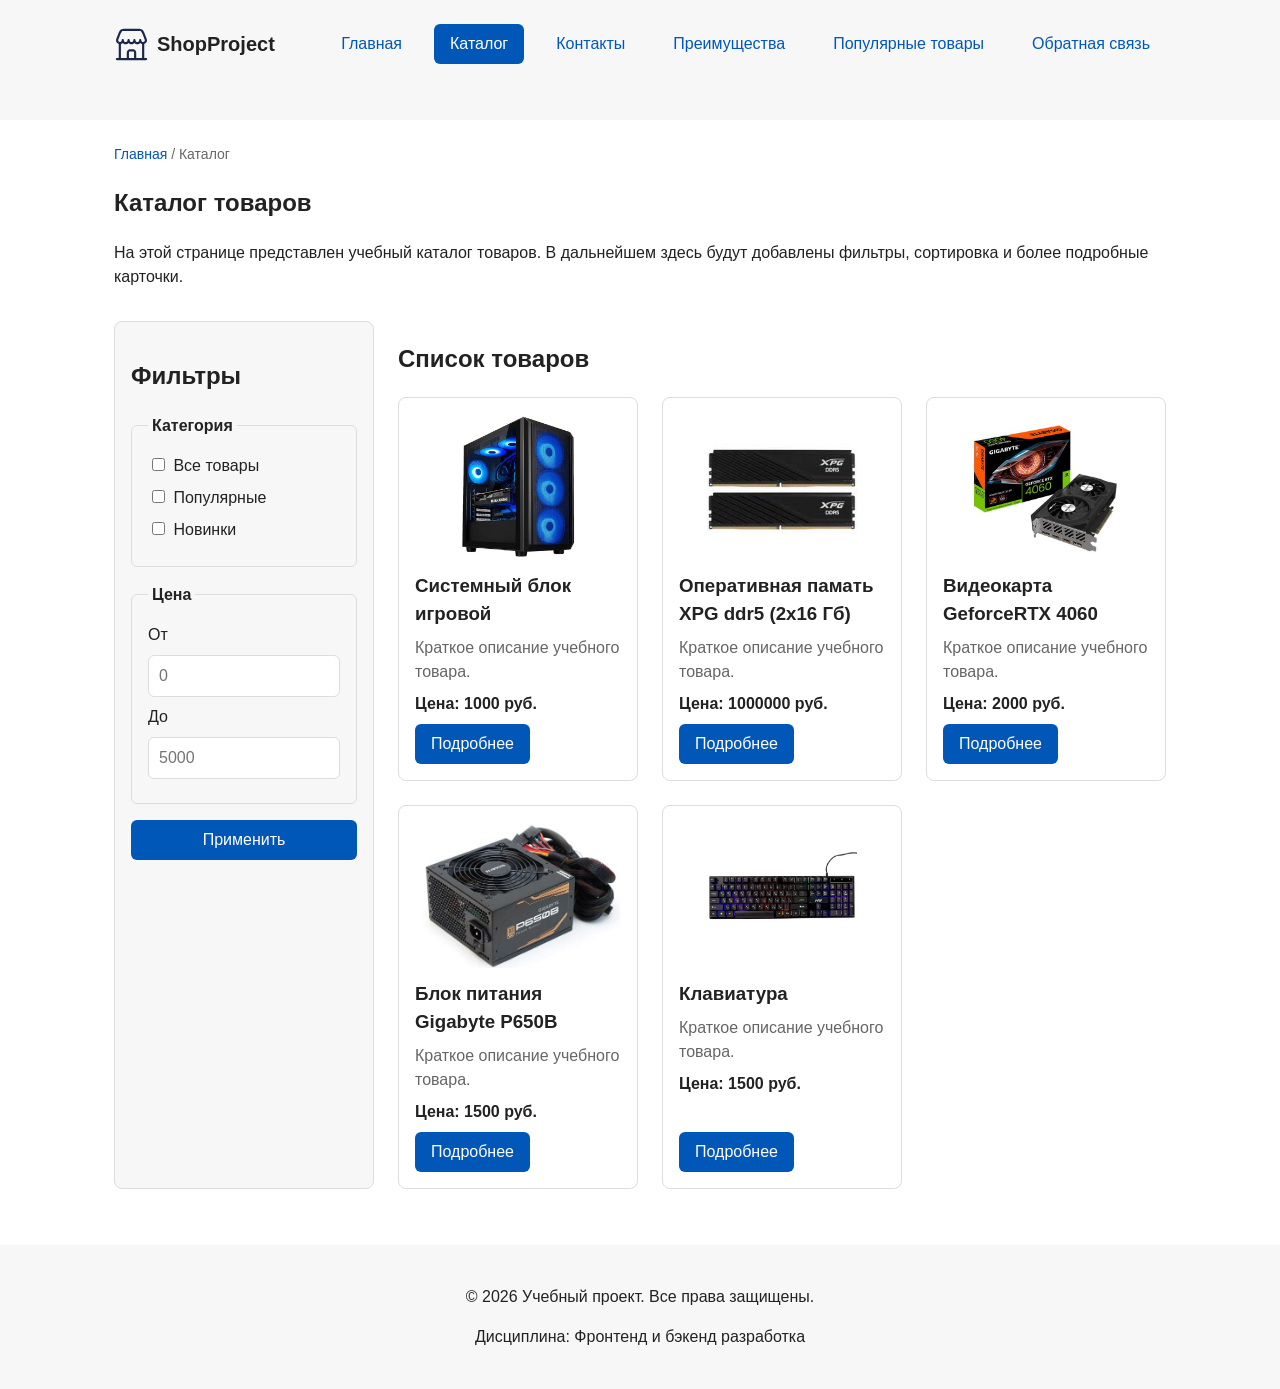
==== commit b4fb4ac7: "better modal window and products names" ====
--- a/catalog.html
+++ b/catalog.html
@@ -6,13 +6,14 @@
   <meta name="description" content="Каталог товаров учебного интернет-магазина.">
   <title>Каталог товаров</title>
   <link rel="stylesheet" href="css/style.css">
+  <link rel="icon" href="images/logo-icon.svg">
   <script src="js/main.js" defer></script>
 </head>
 <body>
   <header class="site-header">
     <div class="site-header__inner">
       <a class="site-header__logo" href="index.html">
-        <img class="site-header__logo-icon" src="img/logo-icon.svg" alt="" width="35" height="35">
+        <img class="site-header__logo-icon" src="images/logo-icon.svg" alt="" width="35" height="35">
         <span>ShopProject</span>
       </a>
 
@@ -103,28 +104,45 @@
 
         <div class="products-grid">
             <article class="product-card">
-              <img class="product-card__img" src="img/products/product1.jpg" alt="товар 1">
-              <h3 class="product-card__title">Товар 1</h3>
+              <img class="product-card__img" src="images/products/product1.jpg" alt="товар 1">
+              <h3 class="product-card__title">Системный блок игровой</h3>
               <p class="product-card__description">Краткое описание учебного товара.</p>
               <p class="product-card__price">Цена: 1000 руб.</p>
               <a class="button button--primary product-card__button" href="index.html#popular">Подробнее</a>
             </article>
 
             <article class="product-card">
-              <img class="product-card__img" src="img/products/product2.jpg" alt="товар 2">
-              <h3 class="product-card__title">Товар 2</h3>
+              <img class="product-card__img" src="images/products/product2.jpg" alt="товар 2">
+              <h3 class="product-card__title">Оперативная памать XPG ddr5 (2x16 Гб)</h3>
+              <p class="product-card__description">Краткое описание учебного товара.</p>
+              <p class="product-card__price">Цена: 1000000 руб.</p>
+              <a class="button button--primary product-card__button" href="index.html#popular">Подробнее</a>
+            </article>
+
+            <article class="product-card">
+              <img class="product-card__img" src="images/products/product3.jpg" alt="товар 3">
+              <h3 class="product-card__title">Видеокарта GeforceRTX 4060</h3>
+              <p class="product-card__description">Краткое описание учебного товара.</p>
+              <p class="product-card__price">Цена: 2000 руб.</p>
+              <a class="button button--primary product-card__button" href="index.html#popular">Подробнее</a>
+            </article>
+
+            <article class="product-card">
+              <img class="product-card__img" src="images/products/product4.jpg" alt="товар 4">
+              <h3 class="product-card__title">Блок питания Gigabyte P650B</h3>
               <p class="product-card__description">Краткое описание учебного товара.</p>
               <p class="product-card__price">Цена: 1500 руб.</p>
               <a class="button button--primary product-card__button" href="index.html#popular">Подробнее</a>
             </article>
 
             <article class="product-card">
-              <img class="product-card__img" src="img/products/product3.jpg" alt="товар 3">
-              <h3 class="product-card__title">Товар 3</h3>
+              <img class="product-card__img" src="images/products/product5.jpg" alt="товар 5">
+              <h3 class="product-card__title">Клавиатура</h3>
               <p class="product-card__description">Краткое описание учебного товара.</p>
-              <p class="product-card__price">Цена: 2000 руб.</p>
+              <p class="product-card__price">Цена: 1500 руб.</p>
               <a class="button button--primary product-card__button" href="index.html#popular">Подробнее</a>
             </article>
+
         </div>
       </section>
     </section>
@@ -140,4 +158,4 @@
     ↑ Наверх
   </button>
 </body>
-</html>+</html>
--- a/css/style.css
+++ b/css/style.css
@@ -262,6 +262,8 @@
 
 .product-card__img {
   width: 100%;
+  object-fit: contain;
+  height: 150px;
 }
 
 .product-card__price {
@@ -479,4 +481,4 @@
 
 .scroll-top-button[hidden] {
   display: none !important;
-}+}
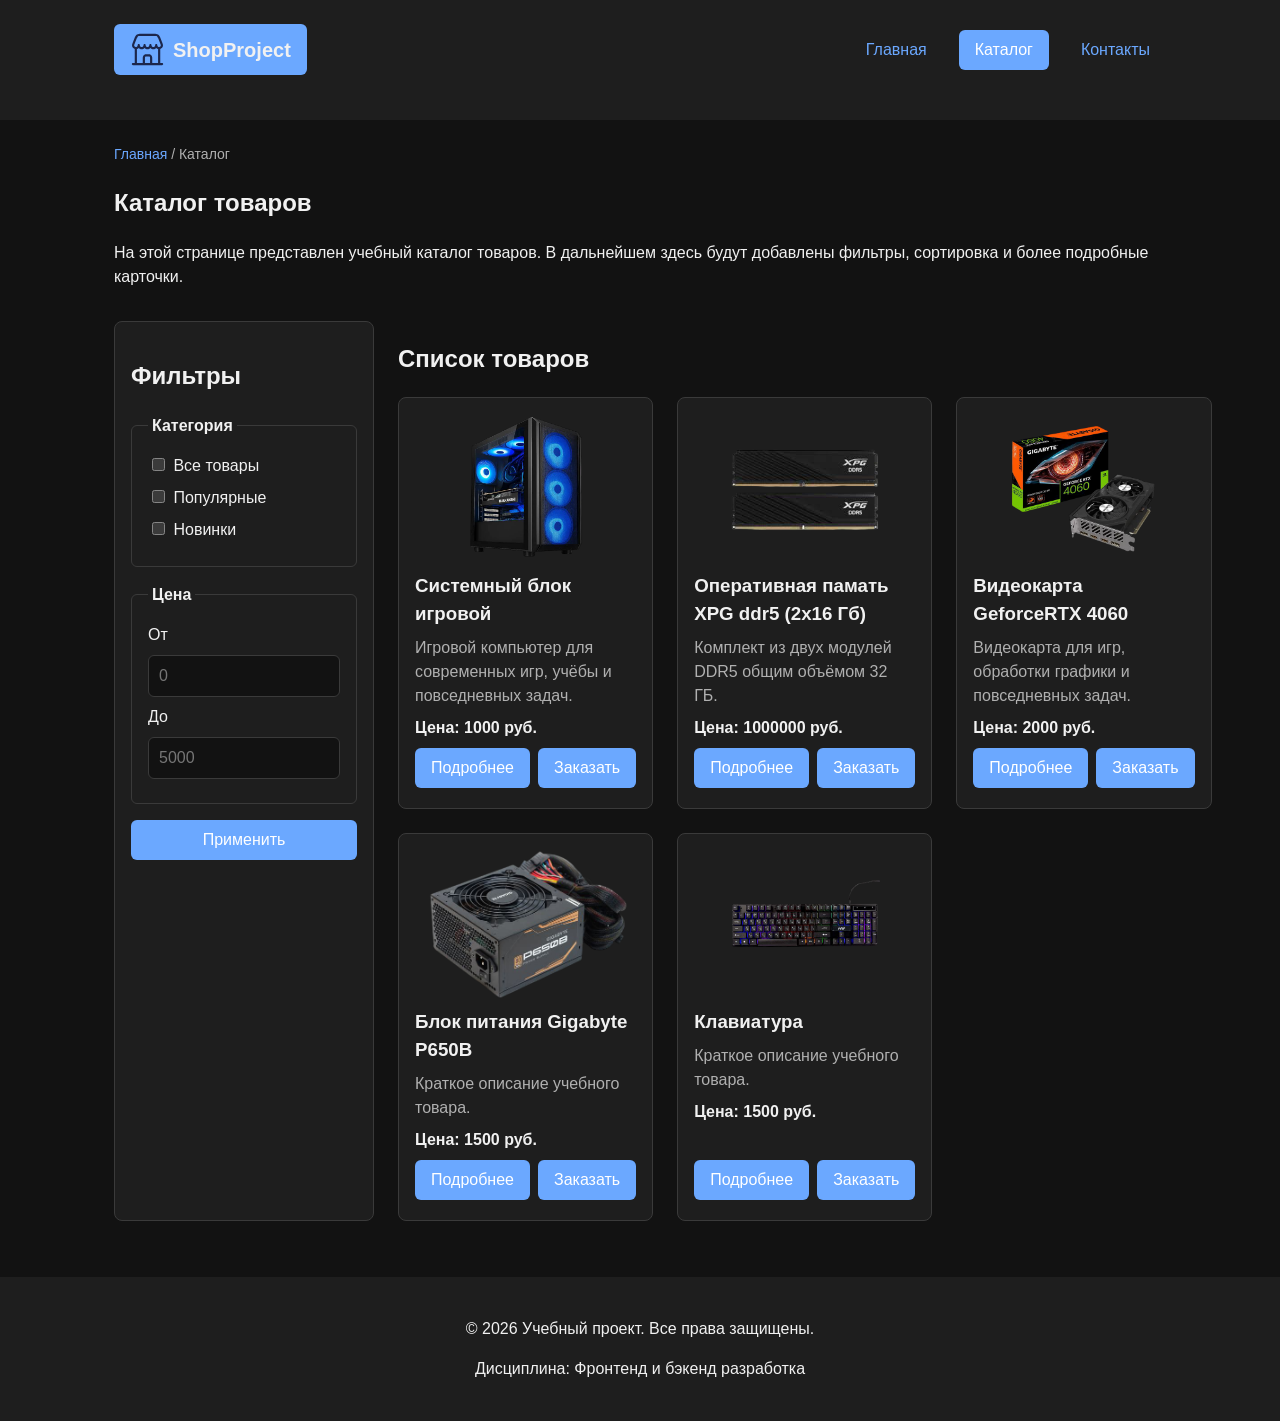
==== commit b68d1be0: "контрольная работа 2" ====
--- a/catalog.html
+++ b/catalog.html
@@ -1,161 +1,470 @@
-<!DOCTYPE html>
+<!doctype html>
 <html lang="ru">
-<head>
-  <meta charset="UTF-8">
-  <meta name="viewport" content="width=device-width, initial-scale=1.0">
-  <meta name="description" content="Каталог товаров учебного интернет-магазина.">
-  <title>Каталог товаров</title>
-  <link rel="stylesheet" href="css/style.css">
-  <link rel="icon" href="images/logo-icon.svg">
-  <script src="js/main.js" defer></script>
-</head>
-<body>
-  <header class="site-header">
-    <div class="site-header__inner">
-      <a class="site-header__logo" href="index.html">
-        <img class="site-header__logo-icon" src="images/logo-icon.svg" alt="" width="35" height="35">
-        <span>ShopProject</span>
-      </a>
-
-      <nav class="site-nav" aria-label="Основная навигация">
-        <ul class="site-nav__list">
-          <li class="site-nav__item">
-            <a class="site-nav__link" href="index.html">Главная</a>
-          </li>
-          <li class="site-nav__item">
-            <a class="site-nav__link site-nav__link--active" href="catalog.html">Каталог</a>
-          </li>
-          <li class="site-nav__item">
-            <a class="site-nav__link" href="contacts.html">Контакты</a>
-          </li>
-          <li class="site-nav__item">
-            <a class="site-nav__link" href="index.html#advantages">Преимущества</a>
-          </li>
-          <li class="site-nav__item">
-            <a class="site-nav__link" href="index.html#popular">Популярные товары</a>
-          </li>
-          <li class="site-nav__item">
-            <a class="site-nav__link" href="index.html#contacts">Обратная связь</a>
-          </li>
-        </ul>
-      </nav>
-    </div>
-  </header>
-
-  <main>
-    <nav class="breadcrumbs" aria-label="Хлебные крошки">
-      <a class="breadcrumbs__link" href="index.html">Главная</a>
-      <span class="breadcrumbs__current">Каталог</span>
-    </nav>
-
-    <section class="section">
-      <h1>Каталог товаров</h1>
-      <p>
-        На этой странице представлен учебный каталог товаров.
-        В дальнейшем здесь будут добавлены фильтры, сортировка и более
-        подробные карточки.
-      </p>
-    </section>
-
-    <section class="catalog-layout">
-      <aside class="catalog-filters">
-        <h2>Фильтры</h2>
-
-        <form class="catalog-filters__form" action="#" method="get">
-          <fieldset class="catalog-filters__group">
-            <legend class="catalog-filters__legend">Категория</legend>
-
-            <label class="catalog-filters__label">
-              <input class="catalog-filters__checkbox" type="checkbox" name="category" value="all">
-              Все товары
-            </label>
-
-            <label class="catalog-filters__label">
-              <input class="catalog-filters__checkbox" type="checkbox" name="category" value="popular">
-              Популярные
-            </label>
-
-            <label class="catalog-filters__label">
-              <input class="catalog-filters__checkbox" type="checkbox" name="category" value="new">
-              Новинки
-            </label>
-          </fieldset>
-
-          <fieldset class="catalog-filters__group">
-            <legend class="catalog-filters__legend">Цена</legend>
-
-            <div class="catalog-filters__field">
-              <label class="catalog-filters__label" for="price-from">От</label>
-              <input class="catalog-filters__input" id="price-from" name="price-from" type="number" min="0" placeholder="0">
+    <head>
+        <meta charset="UTF-8" />
+        <meta name="viewport" content="width=device-width, initial-scale=1.0" />
+        <meta
+            name="description"
+            content="Каталог товаров учебного интернет-магазина."
+        />
+        <title>Каталог товаров</title>
+        <link rel="stylesheet" href="css/style.css" />
+        <link rel="icon" href="images/logo-icon.svg" />
+        <script src="js/main.js" defer></script>
+    </head>
+    <body>
+        <header class="site-header">
+            <div class="site-header__inner">
+                <a class="site-header__logo" href="index.html">
+                    <img
+                        class="site-header__logo-icon"
+                        src="images/logo-icon.svg"
+                        alt=""
+                        width="35"
+                        height="35"
+                    />
+                    <span>ShopProject</span>
+                </a>
+
+                <nav class="site-nav" aria-label="Основная навигация">
+                    <ul class="site-nav__list">
+                        <li class="site-nav__item">
+                            <a class="site-nav__link" href="index.html"
+                                >Главная</a
+                            >
+                        </li>
+                        <li class="site-nav__item">
+                            <a
+                                class="site-nav__link site-nav__link--active"
+                                href="catalog.html"
+                                >Каталог</a
+                            >
+                        </li>
+                        <li class="site-nav__item">
+                            <a class="site-nav__link" href="contacts.html"
+                                >Контакты</a
+                            >
+                        </li>
+                    </ul>
+                </nav>
             </div>
-
-            <div class="catalog-filters__field">
-              <label class="catalog-filters__label" for="price-to">До</label>
-              <input class="catalog-filters__input" id="price-to" name="price-to" type="number" min="0" placeholder="5000">
-            </div>
-          </fieldset>
-
-          <button class="button button--primary" type="submit">Применить</button>
-        </form>
-      </aside>
-
-      <section class="catalog-products">
-        <h2>Список товаров</h2>
-
-        <div class="products-grid">
-            <article class="product-card">
-              <img class="product-card__img" src="images/products/product1.jpg" alt="товар 1">
-              <h3 class="product-card__title">Системный блок игровой</h3>
-              <p class="product-card__description">Краткое описание учебного товара.</p>
-              <p class="product-card__price">Цена: 1000 руб.</p>
-              <a class="button button--primary product-card__button" href="index.html#popular">Подробнее</a>
-            </article>
-
-            <article class="product-card">
-              <img class="product-card__img" src="images/products/product2.jpg" alt="товар 2">
-              <h3 class="product-card__title">Оперативная памать XPG ddr5 (2x16 Гб)</h3>
-              <p class="product-card__description">Краткое описание учебного товара.</p>
-              <p class="product-card__price">Цена: 1000000 руб.</p>
-              <a class="button button--primary product-card__button" href="index.html#popular">Подробнее</a>
-            </article>
-
-            <article class="product-card">
-              <img class="product-card__img" src="images/products/product3.jpg" alt="товар 3">
-              <h3 class="product-card__title">Видеокарта GeforceRTX 4060</h3>
-              <p class="product-card__description">Краткое описание учебного товара.</p>
-              <p class="product-card__price">Цена: 2000 руб.</p>
-              <a class="button button--primary product-card__button" href="index.html#popular">Подробнее</a>
-            </article>
-
-            <article class="product-card">
-              <img class="product-card__img" src="images/products/product4.jpg" alt="товар 4">
-              <h3 class="product-card__title">Блок питания Gigabyte P650B</h3>
-              <p class="product-card__description">Краткое описание учебного товара.</p>
-              <p class="product-card__price">Цена: 1500 руб.</p>
-              <a class="button button--primary product-card__button" href="index.html#popular">Подробнее</a>
-            </article>
-
-            <article class="product-card">
-              <img class="product-card__img" src="images/products/product5.jpg" alt="товар 5">
-              <h3 class="product-card__title">Клавиатура</h3>
-              <p class="product-card__description">Краткое описание учебного товара.</p>
-              <p class="product-card__price">Цена: 1500 руб.</p>
-              <a class="button button--primary product-card__button" href="index.html#popular">Подробнее</a>
-            </article>
-
-        </div>
-      </section>
-    </section>
-
-  </main>
-
-  <footer class="site-footer">
-    <p>&copy; 2026 Учебный проект. Все права защищены.</p>
-    <p>Дисциплина: Фронтенд и бэкенд разработка</p>
-  </footer>
-
-  <button class="scroll-top-button" id="scroll-top-button" aria-label="Вернуться наверх" hidden>
-    ↑ Наверх
-  </button>
-</body>
+        </header>
+
+        <main>
+            <nav class="breadcrumbs" aria-label="Хлебные крошки">
+                <a class="breadcrumbs__link" href="index.html">Главная</a>
+                <span class="breadcrumbs__current">Каталог</span>
+            </nav>
+
+            <section class="section">
+                <h1>Каталог товаров</h1>
+                <p>
+                    На этой странице представлен учебный каталог товаров. В
+                    дальнейшем здесь будут добавлены фильтры, сортировка и более
+                    подробные карточки.
+                </p>
+            </section>
+
+            <section class="catalog-layout">
+                <aside class="catalog-filters">
+                    <h2>Фильтры</h2>
+
+                    <form class="catalog-filters__form" action="#" method="get">
+                        <fieldset class="catalog-filters__group">
+                            <legend class="catalog-filters__legend">
+                                Категория
+                            </legend>
+
+                            <label class="catalog-filters__label">
+                                <input
+                                    class="catalog-filters__checkbox"
+                                    type="checkbox"
+                                    name="category"
+                                    value="all"
+                                />
+                                Все товары
+                            </label>
+
+                            <label class="catalog-filters__label">
+                                <input
+                                    class="catalog-filters__checkbox"
+                                    type="checkbox"
+                                    name="category"
+                                    value="popular"
+                                />
+                                Популярные
+                            </label>
+
+                            <label class="catalog-filters__label">
+                                <input
+                                    class="catalog-filters__checkbox"
+                                    type="checkbox"
+                                    name="category"
+                                    value="new"
+                                />
+                                Новинки
+                            </label>
+                        </fieldset>
+
+                        <fieldset class="catalog-filters__group">
+                            <legend class="catalog-filters__legend">
+                                Цена
+                            </legend>
+
+                            <div class="catalog-filters__field">
+                                <label
+                                    class="catalog-filters__label"
+                                    for="price-from"
+                                    >От</label
+                                >
+                                <input
+                                    class="catalog-filters__input"
+                                    id="price-from"
+                                    name="price-from"
+                                    type="number"
+                                    min="0"
+                                    placeholder="0"
+                                />
+                            </div>
+
+                            <div class="catalog-filters__field">
+                                <label
+                                    class="catalog-filters__label"
+                                    for="price-to"
+                                    >До</label
+                                >
+                                <input
+                                    class="catalog-filters__input"
+                                    id="price-to"
+                                    name="price-to"
+                                    type="number"
+                                    min="0"
+                                    placeholder="5000"
+                                />
+                            </div>
+                        </fieldset>
+
+                        <button class="button button--primary" type="submit">
+                            Применить
+                        </button>
+                    </form>
+                </aside>
+
+                <section class="catalog-products">
+                    <h2>Список товаров</h2>
+
+                    <div class="products-grid">
+                        <article class="product-card">
+                            <img
+                                class="product-card__img"
+                                src="images/products/product1.png"
+                                alt="товар 1"
+                            />
+                            <h3 class="product-card__title">
+                                Системный блок игровой
+                            </h3>
+                            <p class="product-card__description">
+                                Игровой компьютер для современных игр, учёбы и повседневных задач.
+                            </p>
+                            <p class="product-card__price">Цена: 1000 руб.</p>
+                            <div class="product-card__actions">
+                                <a
+                                    class="button button--primary product-card__button"
+                                    href="product1.html"
+                                    >Подробнее</a
+                                >
+                                <button
+                                    class="button button--primary product-card__button"
+                                    type="button"
+                                    data-product="Системный блок игровой"
+                                >
+                                    Заказать
+                                </button>
+                            </div>
+                        </article>
+
+                        <article class="product-card">
+                            <img
+                                class="product-card__img"
+                                src="images/products/product2.png"
+                                alt="товар 2"
+                            />
+                            <h3 class="product-card__title">
+                                Оперативная памать XPG ddr5 (2x16 Гб)
+                            </h3>
+                            <p class="product-card__description">
+                                Комплект из двух модулей DDR5 общим объёмом 32 ГБ.
+                            </p>
+                            <p class="product-card__price">
+                                Цена: 1000000 руб.
+                            </p>
+                            <div class="product-card__actions">
+                                <a
+                                    class="button button--primary product-card__button"
+                                    href="product2.html"
+                                    >Подробнее</a
+                                >
+                                <button
+                                    class="button button--primary product-card__button"
+                                    type="button"
+                                    data-product="Оперативная памать XPG ddr5 (2x16 Гб)"
+                                >
+                                    Заказать
+                                </button>
+                            </div>
+                        </article>
+
+                        <article class="product-card">
+                            <img
+                                class="product-card__img"
+                                src="images/products/product3.png"
+                                alt="товар 3"
+                            />
+                            <h3 class="product-card__title">
+                                Видеокарта GeforceRTX 4060
+                            </h3>
+                            <p class="product-card__description">
+                                Видеокарта для игр, обработки графики и повседневных задач.
+                            </p>
+                            <p class="product-card__price">Цена: 2000 руб.</p>
+                            <div class="product-card__actions">
+                                <a
+                                    class="button button--primary product-card__button"
+                                    href="index.html#popular"
+                                    >Подробнее</a
+                                >
+                                <button
+                                    class="button button--primary product-card__button"
+                                    type="button"
+                                    data-product="Видеокарта GeforceRTX 4060"
+                                >
+                                    Заказать
+                                </button>
+                            </div>
+                        </article>
+
+                        <article class="product-card">
+                            <img
+                                class="product-card__img"
+                                src="images/products/product4.png"
+                                alt="товар 4"
+                            />
+                            <h3 class="product-card__title">
+                                Блок питания Gigabyte P650B
+                            </h3>
+                            <p class="product-card__description">
+                                Краткое описание учебного товара.
+                            </p>
+                            <p class="product-card__price">Цена: 1500 руб.</p>
+
+                            <div class="product-card__actions">
+
+                                <a
+                                    class="button button--primary product-card__button"
+                                    href="index.html#popular"
+                                    >Подробнее</a
+                                >
+                                <button
+                                    class="button button--primary product-card__button"
+                                    type="button"
+                                    data-product="Видеокарта GeforceRTX 4060"
+                                >
+                                    Заказать
+                                </button>
+                            </div>
+                        </article>
+
+                        <article class="product-card">
+                            <img
+                                class="product-card__img"
+                                src="images/products/product5.png"
+                                alt="товар 5"
+                            />
+                            <h3 class="product-card__title">Клавиатура</h3>
+                            <p class="product-card__description">
+                                Краткое описание учебного товара.
+                            </p>
+                            <p class="product-card__price">Цена: 1500 руб.</p>
+                            <div class="product-card__actions">
+                                <a
+                                    class="button button--primary product-card__button"
+                                    href="index.html#popular"
+                                    >Подробнее</a
+                                >
+                                <button
+                                    class="button button--primary product-card__button"
+                                    type="button"
+                                    data-product="Видеокарта GeforceRTX 4060"
+                                >
+                                    Заказать
+                                </button>
+                            </div>
+                        </article>
+                    </div>
+                </section>
+            </section>
+        </main>
+
+        <footer class="site-footer">
+            <p>&copy; 2026 Учебный проект. Все права защищены.</p>
+            <p>Дисциплина: Фронтенд и бэкенд разработка</p>
+        </footer>
+
+        <dialog
+            class="order-dialog"
+            id="order-dialog"
+            aria-labelledby="order-dialog-title"
+        >
+            <h2 class="order-dialog__title" id="order-dialog-title">
+                Оформление заявки
+            </h2>
+
+            <form
+                class="order-form"
+                id="order-form"
+                action="#"
+                method="post"
+                novalidate
+            >
+                <input
+                    id="selected-product"
+                    name="selected-product"
+                    type="hidden"
+                />
+                <h3 id="selected-product-heading"></h3>
+
+                <div class="order-form__field">
+                    <label class="order-form__label" for="order-name"
+                        >Имя</label
+                    >
+                    <input
+                        class="order-form__input"
+                        id="order-name"
+                        name="name"
+                        type="text"
+                        placeholder="Введите ваше имя"
+                        minlength="2"
+                        autocomplete="given-name"
+                        required
+                    />
+                </div>
+
+                <div class="order-form__field">
+                    <label class="order-form__label" for="order-email"
+                        >E-mail</label
+                    >
+                    <input
+                        class="order-form__input"
+                        id="order-email"
+                        name="email"
+                        type="email"
+                        placeholder="example@mail.ru"
+                        autocomplete="email"
+                        required
+                    />
+                </div>
+
+                <div class="order-form__field">
+                    <label class="order-form__label" for="order-phone"
+                        >Телефон</label
+                    >
+                    <input
+                        class="order-form__input"
+                        id="order-phone"
+                        name="phone"
+                        type="tel"
+                        inputmode="tel"
+                        placeholder="+7 (900) 000-00-00"
+                        pattern="^\+7 \(\d{3}\) \d{3}-\d{2}-\d{2}$"
+                        required
+                    />
+                    <small>Формат: +7 (900) 000-00-00</small>
+                </div>
+
+                <div class="order-form__field">
+                    <label class="order-form__label" for="order-date"
+                        >Дата связи</label
+                    >
+                    <input
+                        class="order-form__input"
+                        id="order-date"
+                        name="date"
+                        type="date"
+                    />
+                </div>
+
+                <div class="order-form__field">
+                    <label class="order-form__label" for="order-topic"
+                        >Тема заявки</label
+                    >
+                    <select
+                        class="order-form__select"
+                        id="order-topic"
+                        name="topic"
+                        required
+                    >
+                        <option value="">Выберите тему</option>
+                        <option value="product">Заказ товара</option>
+                        <option value="consultation">Консультация</option>
+                        <option value="delivery">Доставка</option>
+                    </select>
+                </div>
+
+                <div class="order-form__field">
+                    <label class="order-form__label" for="order-comment"
+                        >Комментарий</label
+                    >
+                    <textarea
+                        class="order-form__textarea"
+                        id="order-comment"
+                        name="comment"
+                        rows="4"
+                        placeholder="Укажите дополнительную информацию"
+                    ></textarea>
+                </div>
+
+                <div class="order-form__field order-form__field--checkbox">
+                    <label class="order-form__label">
+                        <input
+                            id="order-agreement"
+                            name="agreement"
+                            type="checkbox"
+                            required
+                        />
+                        Я согласен на
+                        <a
+                            class="order-agreement__terms-of-use"
+                            href="./images/terms-of-use.pdf"
+                            >обработку персональных данных</a
+                        >
+                    </label>
+                </div>
+
+                <div class="order-form__actions">
+                    <button
+                        class="button button--secondary"
+                        type="button"
+                        id="close-order-dialog"
+                    >
+                        Закрыть
+                    </button>
+                    <button class="button button--primary" type="submit">
+                        Отправить заявку
+                    </button>
+                </div>
+            </form>
+            <p class="success-message" id="success-message" hidden>
+                Форма успешно отправлена!
+            </p>
+        </dialog>
+
+        <button
+            class="scroll-top-button"
+            id="scroll-top-button"
+            aria-label="Вернуться наверх"
+            hidden
+        >
+            ↑ Наверх
+        </button>
+    </body>
 </html>
--- a/css/style.css
+++ b/css/style.css
@@ -2,483 +2,651 @@
 1. Переменные проекта
    =============================== */
 :root {
-  /* Основные цвета проекта */
-  --color-bg: #ffffff;
-  --color-text: #222222;
-  --color-muted: #666666;
-  --color-primary: #0057b8;
-  --color-primary-dark: #003f86;
-  --color-border: #dddddd;
-  --color-surface: #f7f7f7;
-  --color-surface-accent: #eef5ff;
-  --color-danger: #b00020;
-  --color-success: #168a2f;
-  --color-success-bg: #eefaf0;
-  --color-white: #ffffff;
-
-  /* Отступы */
-  --space-xs: 4px;
-  --space-sm: 8px;
-  --space-md: 16px;
-  --space-lg: 24px;
-  --space-xl: 32px;
-
-  /* Скругления */
-  --radius-sm: 6px;
-  --radius-md: 8px;
-  --radius-lg: 12px;
-
-  /* Размеры */
-  --container-width: 1100px;
-  --header-height: 120px;
+    /* Основные цвета проекта */
+    --color-bg: #121212;
+    --color-text: #f1f1f1;
+    --color-muted: #b0b0b0;
+    --color-primary: #6ba8ff;
+    --color-primary-dark: #3984e8;
+    --color-border: #3a3a3a;
+    --color-surface: #1e1e1e;
+    --color-surface-accent: #1b2a3d;
+    --color-danger: #ff6b7a;
+    --color-success: #66d17a;
+    --color-success-bg: #1a3020;
+    --color-white: #ffffff;
+
+    /* Отступы */
+    --space-xs: 4px;
+    --space-sm: 8px;
+    --space-md: 16px;
+    --space-lg: 24px;
+    --space-xl: 32px;
+
+    /* Скругления */
+    --radius-sm: 6px;
+    --radius-md: 8px;
+    --radius-lg: 12px;
+
+    /* Размеры */
+    --container-width: 1100px;
+    --header-height: 120px;
+    color-scheme: dark;
 }
 
 /* ===============================
    2. Базовые стили
    =============================== */
 * {
-  box-sizing: border-box;
+    box-sizing: border-box;
 }
 
 body {
-  padding-top: var(--header-height);
-  margin: 0;
-  font-family: Arial, sans-serif;
-  line-height: 1.5;
-  color: var(--color-text);
-  background-color: var(--color-bg);
+    padding-top: var(--header-height);
+    margin: 0;
+    font-family: Arial, sans-serif;
+    line-height: 1.5;
+    color: var(--color-text);
+    background-color: var(--color-bg);
 }
 
 main {
-  padding: var(--space-lg);
+    padding: var(--space-lg);
 }
 
 html {
-  scroll-behavior: smooth;
+    scroll-behavior: smooth;
 }
 
 /* ===============================
    3. БЭМ-блоки и компоненты
    =============================== */
 
-
 .site-header {
-  position: fixed;
-  top: 0;
-  left: 0;
-  width: 100%;
-  height: var(--header-height);
+    position: fixed;
+    top: 0;
+    left: 0;
+    width: 100%;
+    height: var(--header-height);
+    background-color: var(--color-surface);
+}
+
+.site-header__inner {
+    max-width: var(--container-width);
+    margin: 0 auto;
+    padding: var(--space-lg);
+    display: flex;
+    justify-content: space-between;
+    align-items: center;
+}
+
+.site-header__logo {
+    display: flex;
+    align-items: center;
+    gap: var(--space-sm);
+    font-weight: 700;
+    color: var(--color-text);
+    text-decoration: none;
+    font-size: 20px;
+    padding: 10px;
+	padding: var(--space-sm) var(--space-md);
+	background-color: var(--color-primary);
+	text-decoration: none;
+	border-radius: var(--radius-sm);
+}
+
+.site-header__logo:hover {
+    color: var(--color-primary);
+}
+
+.site-header__logo:focus-visible {
+    outline: 2px solid var(--color-primary);
+    outline-offset: 3px;
+}
+
+.site-nav__list {
+    display: flex;
+    flex-wrap: wrap;
+    justify-content: center;
+    align-items: center;
+    gap: var(--space-md);
+    padding: 0;
+    margin: 0;
+    list-style: none;
+}
+
+.site-nav__link {
+    display: inline-block;
+    padding: var(--space-sm) var(--space-md);
+    color: var(--color-primary);
+    text-decoration: none;
+    border-radius: var(--radius-sm);
+}
+
+.site-nav__link:hover {
+    color: var(--color-white);
+    background-color: var(--color-primary);
+}
+
+.site-nav__link:focus-visible {
+    outline: 2px solid var(--color-primary);
+    outline-offset: 3px;
+}
+
+.site-nav__link--active {
+    color: var(--color-white);
+    background-color: var(--color-primary);
+}
+
+.button {
+    display: inline-block;
+    padding: var(--space-sm) var(--space-md);
+    border: none;
+    border-radius: var(--radius-sm);
+    font: inherit;
+    text-decoration: none;
+    cursor: pointer;
+}
+
+.button--primary {
+    color: var(--color-white);
+    background-color: var(--color-primary);
+}
+
+.button--primary:hover {
+    background-color: var(--color-primary-dark);
+}
+
+.button--secondary {
+    color: var(--color-primary);
+    background-color: transparent;
+    border: 1px solid var(--color-primary);
+}
+
+.button--secondary:hover {
+    color: var(--color-white);
+    background-color: var(--color-primary);
+}
+
+.button:focus-visible {
+    outline: 2px solid var(--color-primary);
+    outline-offset: 3px;
+}
+
+.button:disabled,
+.button--disabled {
+    opacity: 0.6;
+    cursor: not-allowed;
+}
+
+.breadcrumbs {
+    max-width: var(--container-width);
+    margin: 0 auto var(--space-md);
+    padding: 0 var(--space-lg);
+    font-size: 14px;
+    color: var(--color-muted);
+}
+
+.breadcrumbs__link {
+    color: var(--color-primary);
+    text-decoration: none;
+}
+
+.breadcrumbs__link:hover {
+    text-decoration: underline;
+}
+
+.breadcrumbs__current::before {
+    content: " / ";
+    color: var(--color-muted);
+}
+
+.hero {
+    max-width: var(--container-width);
+    margin: 0 auto var(--space-xl);
+    padding: var(--space-xl) var(--space-lg);
+    background-color: var(--color-surface-accent);
+    border-radius: var(--radius-lg);
+}
+
+.hero__title {
+    margin-top: 0;
+}
+
+.hero__description {
+    margin-bottom: var(--space-lg);
+}
+
+.section {
+    max-width: var(--container-width);
+    margin: 0 auto var(--space-xl);
+    padding: 0 var(--space-lg);
+}
+
+.section h2 {
+    margin-top: 0;
+}
+
+.products-grid {
+    display: grid;
+    grid-template-columns: repeat(3, 1fr);
+    gap: var(--space-lg);
+}
+
+.product-card {
+    display: flex;
+    flex-direction: column;
+    gap: var(--space-sm);
+    padding: var(--space-md);
+    border: 1px solid var(--color-border);
+    border-radius: var(--radius-md);
+    background-color: var(--color-surface);
+}
+
+.product-card:hover {
+    border-color: var(--color-primary);
+}
+
+.product-card--featured {
+    border-color: var(--color-primary);
+}
+
+.product-card--discount {
+    border-color: var(--color-danger);
+}
+
+.product-card__title {
+    margin: 0;
+    color: var(--color-text);
+}
+
+.product-card__description {
+    margin: 0;
+    color: var(--color-muted);
+}
+
+.product-card__img {
+    width: 100%;
+    object-fit: contain;
+    height: 150px;
+}
+
+.product-card__price {
+    margin: 0;
+    font-weight: 700;
+}
+
+.product-card--discount .product-card__price {
+    color: var(--color-danger);
+}
+
+.product-card__button {
+    margin-top: auto;
+    align-self: flex-start;
+}
+
+.aside-info {
+    max-width: var(--container-width);
+    margin: 0 auto var(--space-xl);
+    padding: var(--space-md) var(--space-lg);
+    border-left: 4px solid var(--color-primary);
+    background-color: var(--color-surface);
+}
+
+.catalog-layout {
+    max-width: var(--container-width);
+    margin: 0 auto var(--space-xl);
+    padding: 0 var(--space-lg);
+    display: grid;
+    grid-template-columns: 260px 1fr;
+    grid-template-areas: "filters products";
+    gap: var(--space-lg);
+}
+
+.catalog-filters {
+    grid-area: filters;
+    padding: var(--space-md);
+    border: 1px solid var(--color-border);
+    border-radius: var(--radius-md);
+    background-color: var(--color-surface);
+}
+
+.catalog-products {
+    grid-area: products;
+}
+
+.catalog-filters__form {
+    display: grid;
+    gap: var(--space-md);
+}
+
+.catalog-filters__group {
+    margin: 0;
+    padding: var(--space-md);
+    border: 1px solid var(--color-border);
+    border-radius: var(--radius-sm);
+}
+
+.catalog-filters__legend {
+    font-weight: 700;
+    padding: 0 var(--space-xs);
+}
+
+.catalog-filters__label {
+    display: block;
+    margin-bottom: var(--space-sm);
+    cursor: pointer;
+}
+
+.catalog-filters__checkbox {
+    margin-right: var(--space-xs);
+}
+
+.catalog-filters__field {
+    margin-bottom: var(--space-sm);
+}
+
+.catalog-filters__input {
+    width: 100%;
+    padding: 8px 10px;
+    border: 1px solid var(--color-border);
+    border-radius: var(--radius-sm);
+    font: inherit;
+}
+
+.catalog-filters__input:hover {
+    border-color: var(--color-primary);
+}
+
+.catalog-filters__input:focus-visible {
+    outline: 2px solid var(--color-primary);
+    outline-offset: 3px;
+}
+
+.order-dialog {
+    width: min(100% - 32px, 560px);
+    padding: var(--space-lg);
+    border: none;
+    border-radius: var(--radius-lg);
+    background-color: var(--color-bg);
+}
+
+.order-dialog::backdrop {
+    background-color: rgba(0, 0, 0, 0.5);
+}
+
+.order-dialog__title {
+    margin-top: 0;
+}
+
+.order-form__field {
+    margin-bottom: var(--space-md);
+}
+
+.order-form__label {
+    display: block;
+    margin-bottom: var(--space-xs);
+}
+
+.order-form__input,
+.order-form__select,
+.order-form__textarea {
+    width: 100%;
+    padding: 10px 12px;
+    border: 1px solid var(--color-border);
+    border-radius: var(--radius-sm);
+    font: inherit;
+}
+
+.order-form__field--checkbox .order-form__label {
+    display: flex;
+    align-items: center;
+    gap: var(--space-sm);
+    cursor: pointer;
+}
+
+.order-form__field--checkbox input[type="checkbox"] {
+    width: auto;
+    margin: 0;
+}
+
+.order-form__field small {
+    display: block;
+    margin-top: var(--space-xs);
+    color: var(--color-muted);
+}
+
+.order-form__input:hover,
+.order-form__select:hover,
+.order-form__textarea:hover {
+    border-color: var(--color-primary);
+}
+
+.order-form__input:focus-visible,
+.order-form__select:focus-visible,
+.order-form__textarea:focus-visible {
+    outline: 2px solid var(--color-primary);
+    outline-offset: 3px;
+}
+
+.order-form__actions {
+    display: flex;
+    gap: var(--space-md);
+    margin-top: var(--space-lg);
+}
+
+[aria-invalid="true"] {
+    border-color: var(--color-danger);
+}
+
+.success-message {
+    max-width: var(--container-width);
+    margin: var(--space-lg) auto;
+    padding: var(--space-md);
+    border-left: 4px solid var(--color-success);
+    background-color: var(--color-success-bg);
+}
+
+.site-footer {
+    padding: var(--space-lg);
+    background-color: var(--color-surface);
+    text-align: center;
+}
+
+:target {
+    outline: 2px dashed var(--color-primary);
+    outline-offset: 4px;
+}
+
+.scroll-top-button {
+    position: fixed;
+    bottom: var(--space-lg);
+    right: var(--space-lg);
+    z-index: 100;
+    display: flex;
+    align-items: center;
+    justify-content: center;
+    padding: var(--space-sm) var(--space-md);
+    color: var(--color-white);
+    background-color: var(--color-primary);
+    border: none;
+    border-radius: var(--radius-md);
+    box-shadow: 0 4px 10px rgba(0, 0, 0, 0.15);
+    cursor: pointer;
+}
+
+.scroll-top-button:hover {
+    background-color: var(--color-primary-dark);
+}
+
+.scroll-top-button:focus-visible {
+    outline: 2px solid var(--color-primary);
+    outline-offset: 3px;
+}
+
+.scroll-top-button[hidden] {
+    display: none !important;
+}
+
+.page-nav {
+  max-width: var(--container-width);
+  margin: var(--space-lg) auto;
+  padding: var(--space-md) var(--space-lg);
   background-color: var(--color-surface);
-}
-
-.site-header__inner {
-  max-width: var(--container-width);
-  margin: 0 auto;
-  padding: var(--space-lg);
-  display: flex;
-  justify-content: space-between;
-  align-items: center;
-}
-
-.site-header__logo {
-  display: flex;
-  align-items: center;
-  gap: var(--space-sm);
-  font-weight: 700;
-  color: var(--color-text);
-  text-decoration: none;
-  font-size: 20px;
-}
-
-.site-header__logo:hover {
-  color: var(--color-primary);
-}
-
-.site-header__logo:focus-visible {
-  outline: 2px solid var(--color-primary);
-  outline-offset: 3px;
-}
-
-.site-nav__list {
-  display: flex;
-  flex-wrap: wrap;
-  justify-content: center;
-  align-items: center;
-  gap: var(--space-md);
-  padding: 0;
+  border: 1px solid var(--color-border);
+  border-radius: var(--radius-md);
+}
+
+.page-nav__title {
+  margin: 0 0 var(--space-sm);
+  font-size: 1.1rem;
+}
+
+.page-nav__list {
   margin: 0;
-  list-style: none;
-}
-
-.site-nav__link {
-  display: inline-block;
-  padding: var(--space-sm) var(--space-md);
+  padding-left: var(--space-lg);
+}
+
+.page-nav__list li {
+  margin-bottom: var(--space-xs);
+}
+
+.page-nav__link {
   color: var(--color-primary);
   text-decoration: none;
-  border-radius: var(--radius-sm);
-}
-
-.site-nav__link:hover {
-  color: var(--color-white);
-  background-color: var(--color-primary);
-}
-
-.site-nav__link:focus-visible {
-  outline: 2px solid var(--color-primary);
-  outline-offset: 3px;
-}
-
-.site-nav__link--active {
-  color: var(--color-white);
-  background-color: var(--color-primary);
-}
-
-.button {
-  display: inline-block;
-  padding: var(--space-sm) var(--space-md);
-  border: none;
-  border-radius: var(--radius-sm);
-  font: inherit;
-  text-decoration: none;
-  cursor: pointer;
-}
-
-.button--primary {
-  color: var(--color-white);
-  background-color: var(--color-primary);
-}
-
-.button--primary:hover {
-  background-color: var(--color-primary-dark);
-}
-
-.button--secondary {
-  color: var(--color-primary);
-  background-color: transparent;
-  border: 1px solid var(--color-primary);
-}
-
-.button--secondary:hover {
-  color: var(--color-white);
-  background-color: var(--color-primary);
-}
-
-.button:focus-visible {
-  outline: 2px solid var(--color-primary);
-  outline-offset: 3px;
-}
-
-.button:disabled,
-.button--disabled {
-  opacity: 0.6;
-  cursor: not-allowed;
-}
-
-.breadcrumbs {
-  max-width: var(--container-width);
-  margin: 0 auto var(--space-md);
-  padding: 0 var(--space-lg);
-  font-size: 14px;
-  color: var(--color-muted);
-}
-
-.breadcrumbs__link {
-  color: var(--color-primary);
-  text-decoration: none;
-}
-
-.breadcrumbs__link:hover {
+}
+
+.page-nav__link:hover {
   text-decoration: underline;
 }
 
-.breadcrumbs__current::before {
-  content: " / ";
-  color: var(--color-muted);
-}
-
-.hero {
-  max-width: var(--container-width);
-  margin: 0 auto var(--space-xl);
-  padding: var(--space-xl) var(--space-lg);
-  background-color: var(--color-surface-accent);
-  border-radius: var(--radius-lg);
-}
-
-.hero__title {
-  margin-top: 0;
-}
-
-.hero__description {
-  margin-bottom: var(--space-lg);
-}
-
-.section {
-  max-width: var(--container-width);
-  margin: 0 auto var(--space-xl);
-  padding: 0 var(--space-lg);
-}
-
-.section h2 {
-  margin-top: 0;
-}
-
-.products-grid {
-  display: grid;
-  grid-template-columns: repeat(3, 1fr);
-  gap: var(--space-lg);
-}
-
-.product-card {
-  display: flex;
-  flex-direction: column;
-  gap: var(--space-sm);
+.faq__item {
+  margin-bottom: var(--space-sm);
   padding: var(--space-md);
   border: 1px solid var(--color-border);
   border-radius: var(--radius-md);
-  background-color: var(--color-bg);
-}
-
-.product-card:hover {
-  border-color: var(--color-primary);
-}
-
-.product-card--featured {
-  border-color: var(--color-primary);
-}
-
-.product-card--discount {
-  border-color: var(--color-danger);
-}
-
-.product-card__title {
-  margin: 0;
-  color: var(--color-text);
-}
-
-.product-card__description {
-  margin: 0;
+  background-color: var(--color-surface);
+}
+
+.faq__question {
+  cursor: pointer;
+  font-weight: 700;
+}
+
+.faq__answer {
+  margin-bottom: 0;
   color: var(--color-muted);
 }
 
-.product-card__img {
-  width: 100%;
-  object-fit: contain;
-  height: 150px;
-}
-
-.product-card__price {
-  margin: 0;
-  font-weight: 700;
-}
-
-.product-card--discount .product-card__price {
-  color: var(--color-danger);
-}
-
-.product-card__button {
+.product-card__actions {
+  display: flex;
+  gap: var(--space-sm);
   margin-top: auto;
-  align-self: flex-start;
-}
-
-.aside-info {
-  max-width: var(--container-width);
-  margin: 0 auto var(--space-xl);
-  padding: var(--space-md) var(--space-lg);
-  border-left: 4px solid var(--color-primary);
-  background-color: var(--color-surface);
-}
-
-.catalog-layout {
+  overflow-x: auto;
+  padding-bottom: var(--space-xs);
+}
+
+.product-page {
   max-width: var(--container-width);
   margin: 0 auto var(--space-xl);
   padding: 0 var(--space-lg);
   display: grid;
-  grid-template-columns: 260px 1fr;
-  grid-template-areas: "filters products";
-  gap: var(--space-lg);
-}
-
-.catalog-filters {
-  grid-area: filters;
+  grid-template-columns: minmax(0, 1fr) minmax(0, 1fr);
+  gap: var(--space-xl);
+  align-items: start;
+}
+
+.product-page__gallery {
+  padding: var(--space-md);
+  background-color: #fff;
+  border: 1px solid var(--color-border);
+  border-radius: var(--radius-md);
+}
+
+.product-page__image {
+  display: block;
+  width: 100%;
+  max-height: 420px;
+  object-fit: contain;
+}
+
+.product-page__title {
+  margin-top: 0;
+}
+
+.product-page__description {
+  color: var(--color-muted);
+}
+
+.product-page__price {
+  font-size: 1.25rem;
+  font-weight: 700;
+}
+
+.product-page__section {
+  margin-top: var(--space-xl);
+}
+
+.product-specs {
+  margin: 0;
+  padding: 0;
+  list-style: none;
+  border: 1px solid var(--color-border);
+  border-radius: var(--radius-md);
+  overflow: hidden;
+}
+
+.product-specs li {
+  display: flex;
+  justify-content: space-between;
+  gap: var(--space-md);
+  padding: var(--space-md);
+  border-bottom: 1px solid var(--color-border);
+}
+
+.product-specs li:last-child {
+  border-bottom: 0;
+}
+
+.product-specs li span:first-child {
+  font-weight: 700;
+}
+
+.product-specs__note {
+  color: var(--color-muted);
+  font-size: 0.9rem;
+}
+
+.review {
+  margin-bottom: var(--space-md);
   padding: var(--space-md);
   border: 1px solid var(--color-border);
   border-radius: var(--radius-md);
   background-color: var(--color-surface);
 }
 
-.catalog-products {
-  grid-area: products;
-}
-
-.catalog-filters__form {
-  display: grid;
-  gap: var(--space-md);
-}
-
-.catalog-filters__group {
+.review__title {
   margin: 0;
-  padding: var(--space-md);
-  border: 1px solid var(--color-border);
-  border-radius: var(--radius-sm);
-}
-
-.catalog-filters__legend {
-  font-weight: 700;
-  padding: 0 var(--space-xs);
-}
-
-.catalog-filters__label {
-  display: block;
-  margin-bottom: var(--space-sm);
-  cursor: pointer;
-}
-
-.catalog-filters__checkbox {
-  margin-right: var(--space-xs);
-}
-
-.catalog-filters__field {
-  margin-bottom: var(--space-sm);
-}
-
-.catalog-filters__input {
-  width: 100%;
-  padding: 8px 10px;
-  border: 1px solid var(--color-border);
-  border-radius: var(--radius-sm);
-  font: inherit;
-}
-
-.catalog-filters__input:hover {
-  border-color: var(--color-primary);
-}
-
-.catalog-filters__input:focus-visible {
-  outline: 2px solid var(--color-primary);
-  outline-offset: 3px;
-}
-
-
-.order-dialog {
-  width: min(100% - 32px, 560px);
-  padding: var(--space-lg);
-  border: none;
-  border-radius: var(--radius-lg);
-}
-
-.order-dialog::backdrop {
-  background-color: rgba(0, 0, 0, 0.5);
-}
-
-.order-dialog__title {
-  margin-top: 0;
-}
-
-.order-form__field {
-  margin-bottom: var(--space-md);
-}
-
-.order-form__label {
-  display: block;
-  margin-bottom: var(--space-xs);
-}
-
-.order-form__input,
-.order-form__select,
-.order-form__textarea {
-  width: 100%;
-  padding: 10px 12px;
-  border: 1px solid var(--color-border);
-  border-radius: var(--radius-sm);
-  font: inherit;
-}
-
-.order-form__field--checkbox .order-form__label {
-  display: flex;
-  align-items: center;
-  gap: var(--space-sm);
-  cursor: pointer;
-}
-
-.order-form__field--checkbox input[type="checkbox"] {
-  width: auto;
-  margin: 0;
-}
-
-.order-form__field small {
-  display: block;
-  margin-top: var(--space-xs);
+}
+
+.review__rating {
+  margin: var(--space-xs) 0;
+  color: #ffc857;
+  letter-spacing: 2px;
+}
+
+.review__text {
+  margin-bottom: 0;
   color: var(--color-muted);
 }
 
-.order-form__input:hover,
-.order-form__select:hover,
-.order-form__textarea:hover {
-  border-color: var(--color-primary);
-}
-
-.order-form__input:focus-visible,
-.order-form__select:focus-visible,
-.order-form__textarea:focus-visible {
-  outline: 2px solid var(--color-primary);
-  outline-offset: 3px;
-}
-
-.order-form__actions {
-  display: flex;
-  gap: var(--space-md);
-  margin-top: var(--space-lg);
-}
-
-[aria-invalid="true"] {
-  border-color: var(--color-danger);
-}
-
-.success-message {
-  max-width: var(--container-width);
-  margin: var(--space-lg) auto;
-  padding: var(--space-md);
-  border-left: 4px solid var(--color-success);
-  background-color: var(--color-success-bg);
-}
-
-.site-footer {
-  padding: var(--space-lg);
-  background-color: var(--color-surface);
-  text-align: center;
-}
-
-:target {
-  outline: 2px dashed var(--color-primary);
-  outline-offset: 4px;
-}
-
-.scroll-top-button {
-  position: fixed;
-  bottom: var(--space-lg);
-  right: var(--space-lg);
-  z-index: 100;
-  display: flex;
-  align-items: center;
-  justify-content: center;
-  padding: var(--space-sm) var(--space-md);
-  color: var(--color-white);
-  background-color: var(--color-primary);
-  border: none;
-  border-radius: var(--radius-md);
-  box-shadow: 0 4px 10px rgba(0, 0, 0, 0.15);
-  cursor: pointer;
-}
-
-.scroll-top-button:hover {
-  background-color: var(--color-primary-dark);
-}
-
-.scroll-top-button:focus-visible {
-  outline: 2px solid var(--color-primary);
-  outline-offset: 3px;
-}
-
-.scroll-top-button[hidden] {
-  display: none !important;
-}
+@media (max-width: 700px) {
+  .product-page {
+    grid-template-columns: 1fr;
+  }
+
+  .product-specs li {
+    flex-direction: column;
+    gap: var(--space-xs);
+  }
+}
